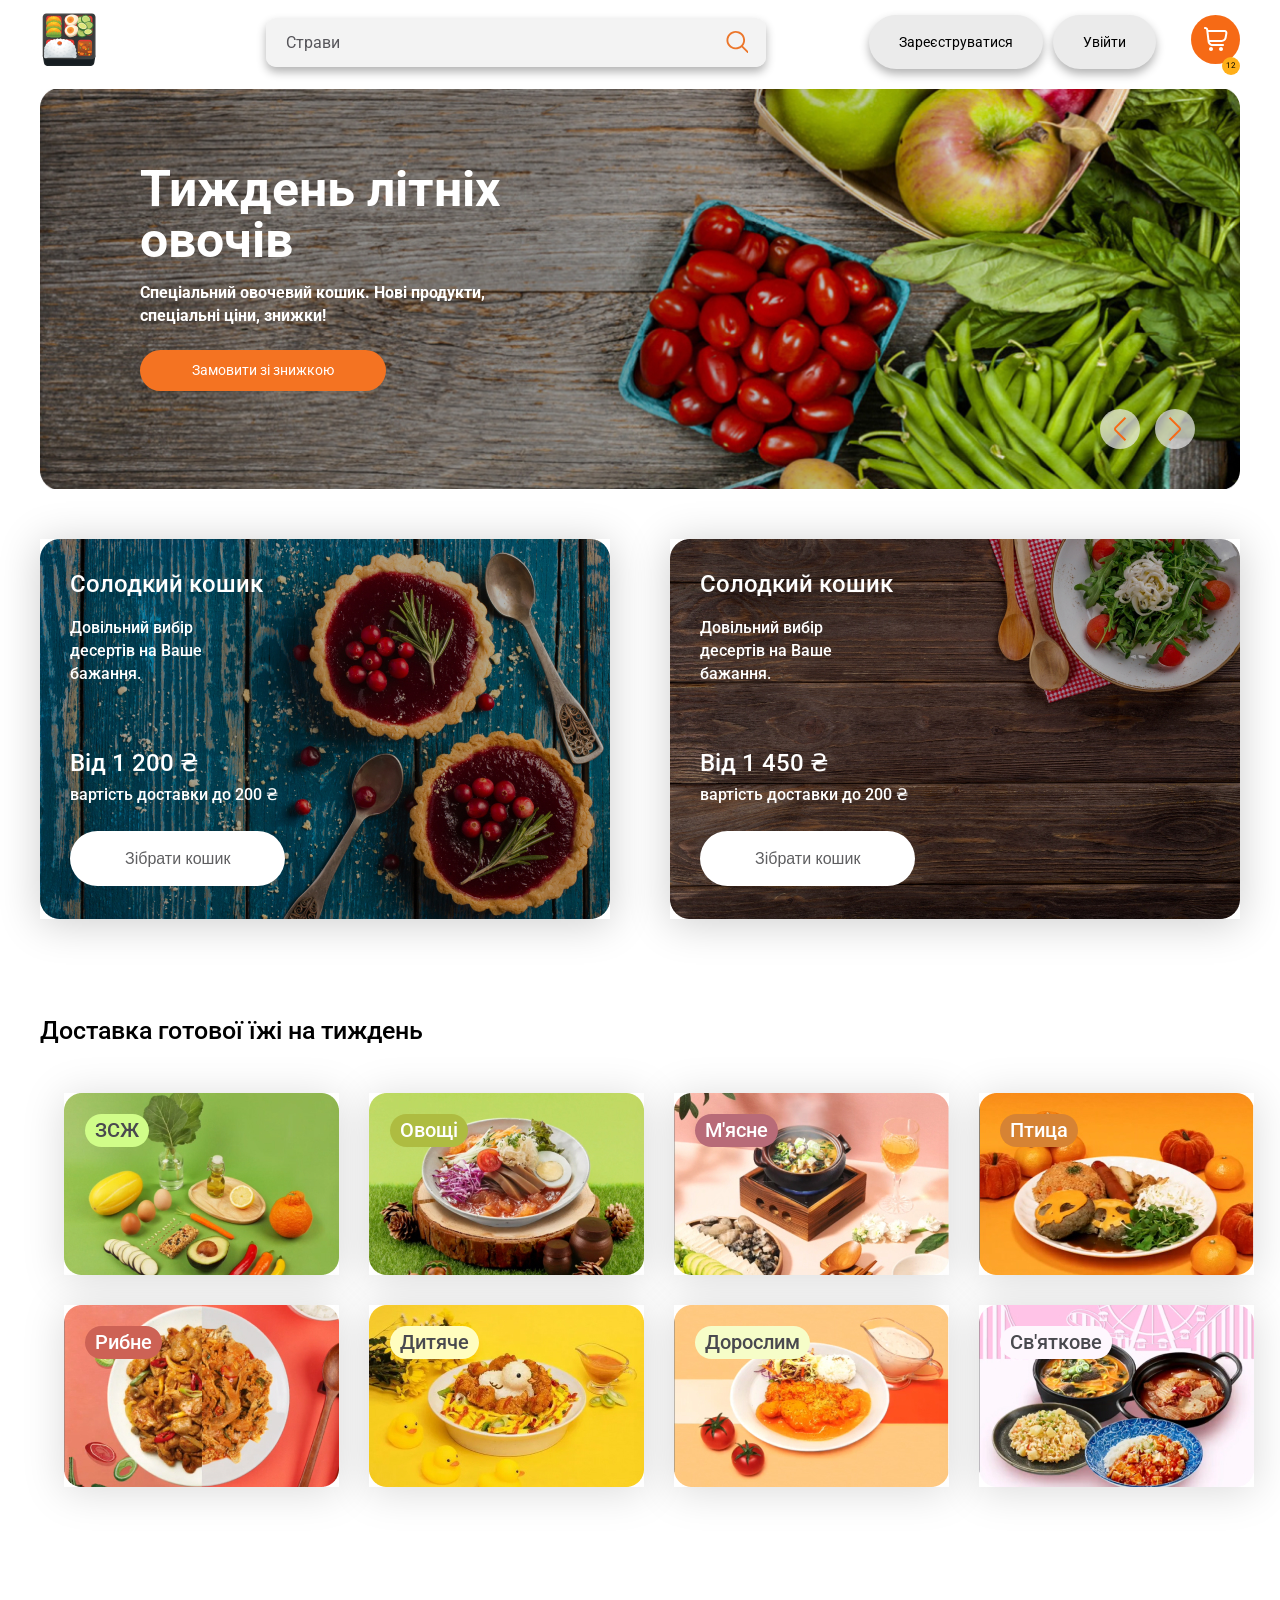
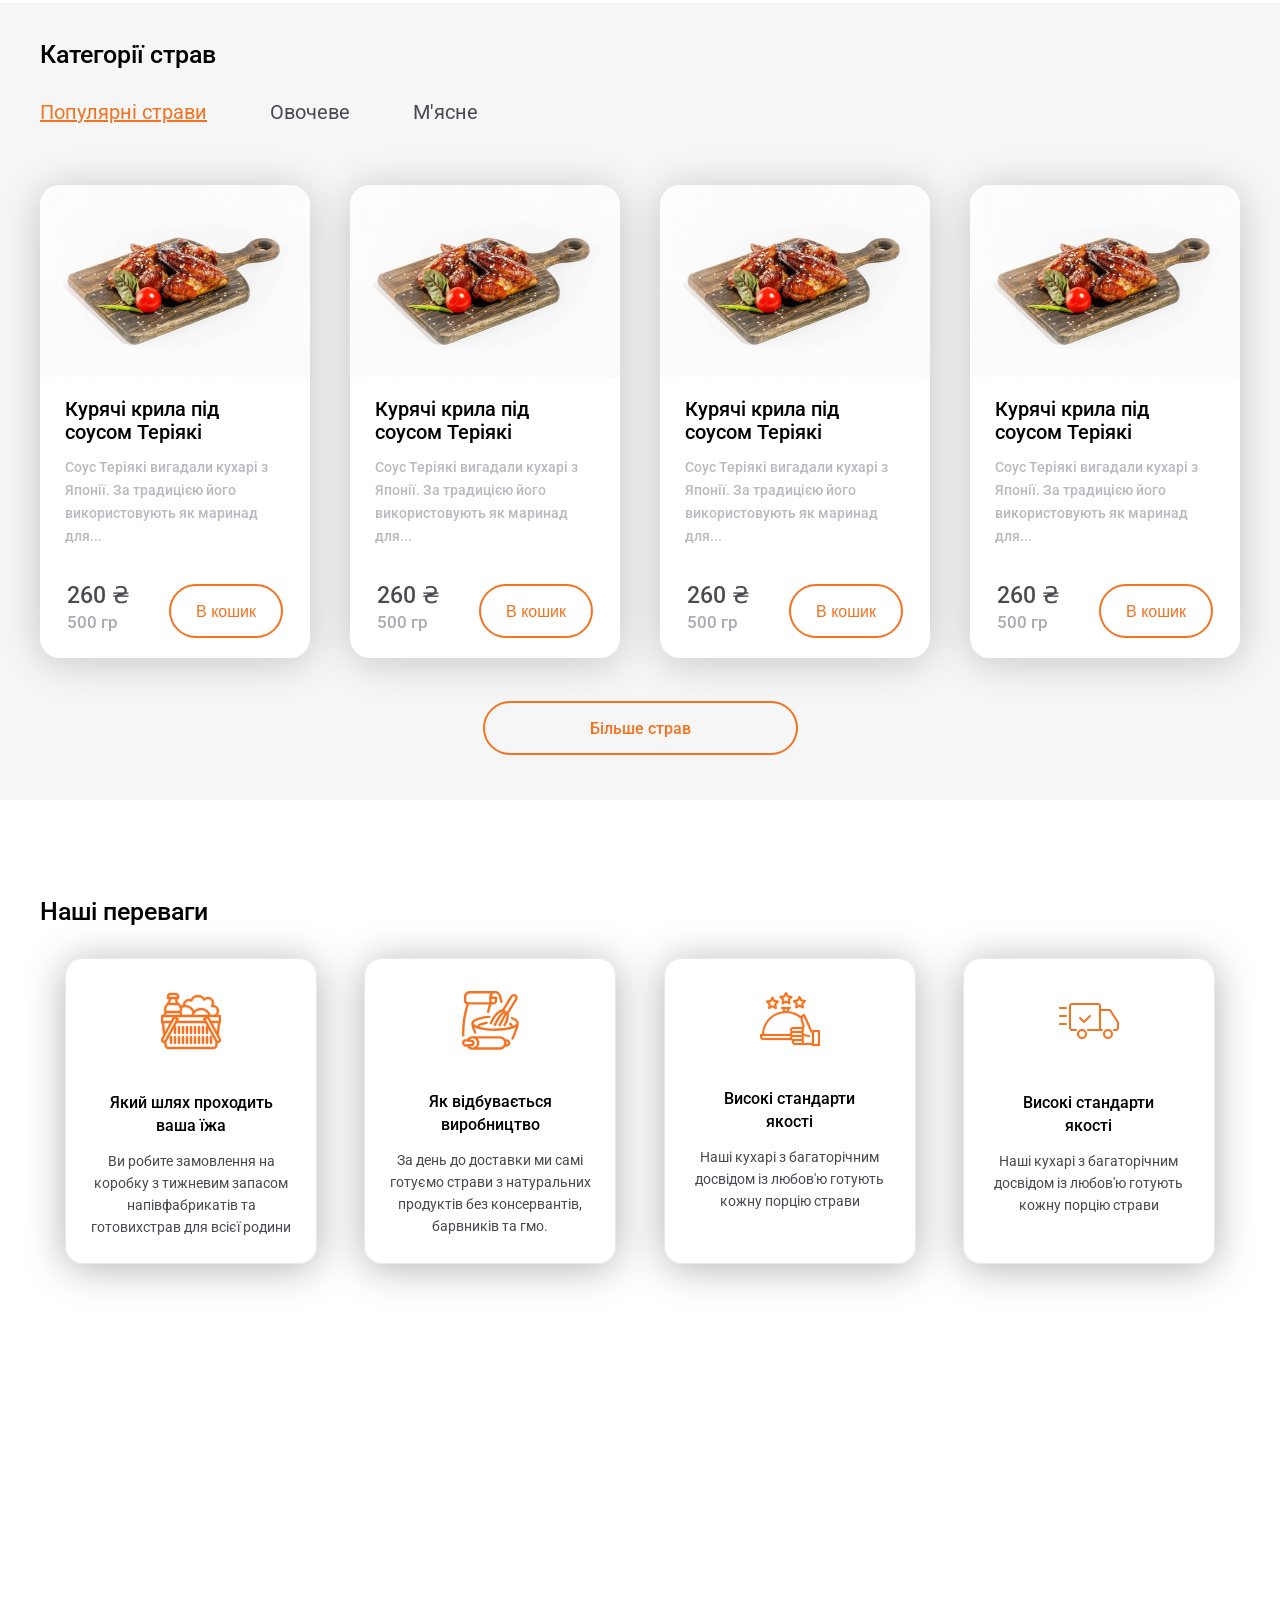
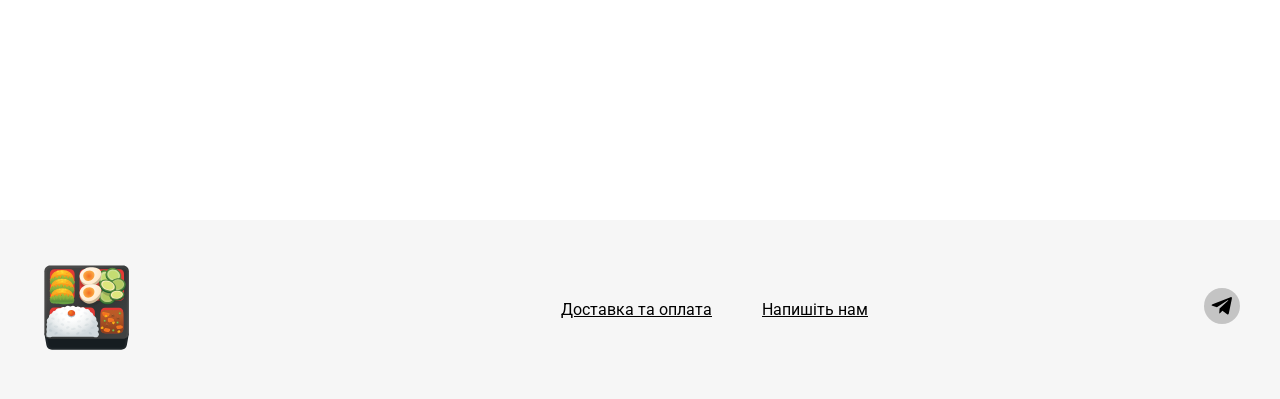
==== index.html @ a6ebf56c "The website layout has been done" ====
<!DOCTYPE html>
<html lang="en">

<head>
	<meta charset="UTF-8">
	<meta name="viewport" content="width=device-width, initial-scale=1.0">
	<meta http-equiv="X-UA-Compatible" content="ie=edge">
	<title>Food</title>
	<link rel="preconnect" href="https://fonts.googleapis.com">
	<link rel="preconnect" href="https://fonts.gstatic.com" crossorigin>
	<link href="https://fonts.googleapis.com/css2?family=Roboto:wght@400;500;700&display=swap" rel="stylesheet">
	<link rel="stylesheet" href="css/reset.css">
	<link rel="stylesheet" href="css/slick.css">
	<link rel="stylesheet" href="css/jquery.fancybox.css">
	<link rel="stylesheet" href="css/style.css">
</head>

<body>

<header class="header">
	<div class="container">
		<div class="header__inner">
			<a class="logo" href="#">
				<img class="logo-img" src="images/logo.svg" alt="logo">
			</a>
			<div class="header__search">
				<input class="header__input" placeholder="Страви" type="text">
			</div>
			<div class="header__nav">
				<a class="header__link header__link-register">Зареєструватися</a>
				<a class="header__link header__link-login">Увійти</a>
				<div class="header__btn-inner">
					<button class="header__btn"></button>
					<div class="header__btn-count">
						<p>12</p>
					</div>
				</div>
			</div>
		</div>
	</div>
</header>

<section class="slider">
	<div class="container">
		<div class="slider__inner">
			<div class="slider__item" style="background-image: url('images/slider-1.jpg');">
				<h2 class="slider__item-title">Тиждень літніх овочів</h2>
				<p class="slider__item-text">
					Спеціальний овочевий кошик. Нові продукти,
					спеціальні ціни, знижки!
				</p>
				<a class="slider__item-link" href="#">Замовити зі знижкою</a>
			</div>

			<div class="slider__item" style="background-image: url('images/slider-2.jpg');">
				<h2 class="slider__item-title">Тиждень осінніх овочів</h2>
				<p class="slider__item-text">
					Спеціальний овочевий кошик. Нові продукти,
					спеціальні ціни, знижки!
				</p>
				<a class="slider__item-link" href="#">Замовити зі знижкою</a>
			</div>

			<div class="slider__item" style="background-image: url('images/slider-3.jpg');">
				<h2 class="slider__item-title">Вітамінний тиждень</h2>
				<p class="slider__item-text">
					Спеціальний овочевий кошик. Нові продукти,
					спеціальні ціни, знижки!
				</p>
				<a class="slider__item-link" href="#">Замовити зі знижкою</a>
			</div>
		</div>
	</div>
</section>

<section class="popular section-page">
	<div class="container">
		<div class="popular__inner">
			<div class="popular__item" style="background-image: url('images/popular-1.jpg');">
				<div class="popular__item-top">
					<h5 class="popular__item-title">Солодкий кошик</h5>
					<p class="popular__item-text">Довільний вибір десертів на Ваше бажання.</p>
				</div>
				<div class="popular__item-bottom">
					<p class="popular__item-cost">Від 1 200 ₴<span>вартість доставки до 200 ₴</span></p>
					<button class="popular__item-btn">Зібрати кошик</button>
				</div>
			</div>

			<div class="popular__item" style="background-image: url('images/popular-2.jpg');">
				<div class="popular__item-top">
					<h5 class="popular__item-title">Солодкий кошик</h5>
					<p class="popular__item-text">Довільний вибір десертів на Ваше бажання.</p>
				</div>

				<div class="popular__item-bottom">
					<p class="popular__item-cost">Від 1 450 ₴<span>вартість доставки до 200 ₴</span></p>
					<button class="popular__item-btn">Зібрати кошик</button>
				</div>
			</div>
		</div>
	</div>
</section>

<section class="popup-login__bg">
	<div class="popup-login__box">
		<div class="popup-login__top">
			<h3 class="popular-login__title">Вхід</h3>
			<button class="popular-login__btn">
				<svg width="30px" height="30px" viewBox="0 0 24 24" fill="none" xmlns="http://www.w3.org/2000/svg">
					<path d="M16 8L8 16M8.00001 8L16 16" stroke="#000000" stroke-width="1.5" stroke-linecap="round"
						  stroke-linejoin="round"/>
				</svg>
			</button>
		</div>
		<form class="popup-login__form">
			<p class="popup-form__text">Телефон:</p>
			<input class="popup-login__input" value="+380">
			<button class="popup-form__btn">Продовжити</button>
		</form>

		<div class="popup-login__bottom">
			<p class="popup-login__text">або</p>
			<div class="popular-login__socia">
				<div class="popular-login__item">
					<svg height="18px" viewBox="-0.5 0 48 48" version="1.1" xmlns="http://www.w3.org/2000/svg"
						 xmlns:xlink="http://www.w3.org/1999/xlink">
						<title>Google-color</title>
						<desc>Created with Sketch.</desc>
						<defs>

						</defs>
						<g id="Icons" stroke="none" stroke-width="1" fill="none" fill-rule="evenodd">
							<g id="Color-" transform="translate(-401.000000, -860.000000)">
								<g id="Google" transform="translate(401.000000, 860.000000)">
									<path d="M9.82727273,24 C9.82727273,22.4757333 10.0804318,21.0144 10.5322727,19.6437333 L2.62345455,13.6042667 C1.08206818,16.7338667 0.213636364,20.2602667 0.213636364,24 C0.213636364,27.7365333 1.081,31.2608 2.62025,34.3882667 L10.5247955,28.3370667 C10.0772273,26.9728 9.82727273,25.5168 9.82727273,24"
										  id="Fill-1" fill="#FBBC05">

									</path>
									<path d="M23.7136364,10.1333333 C27.025,10.1333333 30.0159091,11.3066667 32.3659091,13.2266667 L39.2022727,6.4 C35.0363636,2.77333333 29.6954545,0.533333333 23.7136364,0.533333333 C14.4268636,0.533333333 6.44540909,5.84426667 2.62345455,13.6042667 L10.5322727,19.6437333 C12.3545909,14.112 17.5491591,10.1333333 23.7136364,10.1333333"
										  id="Fill-2" fill="#EB4335">

									</path>
									<path d="M23.7136364,37.8666667 C17.5491591,37.8666667 12.3545909,33.888 10.5322727,28.3562667 L2.62345455,34.3946667 C6.44540909,42.1557333 14.4268636,47.4666667 23.7136364,47.4666667 C29.4455,47.4666667 34.9177955,45.4314667 39.0249545,41.6181333 L31.5177727,35.8144 C29.3995682,37.1488 26.7323182,37.8666667 23.7136364,37.8666667"
										  id="Fill-3" fill="#34A853">

									</path>
									<path d="M46.1454545,24 C46.1454545,22.6133333 45.9318182,21.12 45.6113636,19.7333333 L23.7136364,19.7333333 L23.7136364,28.8 L36.3181818,28.8 C35.6879545,31.8912 33.9724545,34.2677333 31.5177727,35.8144 L39.0249545,41.6181333 C43.3393409,37.6138667 46.1454545,31.6490667 46.1454545,24"
										  id="Fill-4" fill="#4285F4">

									</path>
								</g>
							</g>
						</g>
					</svg>
					<p>Google</p>
				</div>
				<div class="popular-login__item">
					<?xml version="1.0" encoding="UTF-8" standalone="no"?>
					<!-- Uploaded to: SVG Repo, www.svgrepo.com, Generator: SVG Repo Mixer Tools -->
					<svg height="24px" viewBox="-1.5 0 20 20" version="1.1" xmlns="http://www.w3.org/2000/svg"
						 xmlns:xlink="http://www.w3.org/1999/xlink">

						<title>apple [#173]</title>
						<desc>Created with Sketch.</desc>
						<defs>

						</defs>
						<g id="Page-1" stroke="none" stroke-width="1" fill="none" fill-rule="evenodd">
							<g id="Dribbble-Light-Preview" transform="translate(-102.000000, -7439.000000)"
							   fill="#000000">
								<g id="icons" transform="translate(56.000000, 160.000000)">
									<path d="M57.5708873,7282.19296 C58.2999598,7281.34797 58.7914012,7280.17098 58.6569121,7279 C57.6062792,7279.04 56.3352055,7279.67099 55.5818643,7280.51498 C54.905374,7281.26397 54.3148354,7282.46095 54.4735932,7283.60894 C55.6455696,7283.69593 56.8418148,7283.03894 57.5708873,7282.19296 M60.1989864,7289.62485 C60.2283111,7292.65181 62.9696641,7293.65879 63,7293.67179 C62.9777537,7293.74279 62.562152,7295.10677 61.5560117,7296.51675 C60.6853718,7297.73474 59.7823735,7298.94772 58.3596204,7298.97372 C56.9621472,7298.99872 56.5121648,7298.17973 54.9134635,7298.17973 C53.3157735,7298.17973 52.8162425,7298.94772 51.4935978,7298.99872 C50.1203933,7299.04772 49.0738052,7297.68074 48.197098,7296.46676 C46.4032359,7293.98379 45.0330649,7289.44985 46.8734421,7286.3899 C47.7875635,7284.87092 49.4206455,7283.90793 51.1942837,7283.88393 C52.5422083,7283.85893 53.8153044,7284.75292 54.6394294,7284.75292 C55.4635543,7284.75292 57.0106846,7283.67793 58.6366882,7283.83593 C59.3172232,7283.86293 61.2283842,7284.09893 62.4549652,7285.8199 C62.355868,7285.8789 60.1747177,7287.09489 60.1989864,7289.62485"
										  id="apple-[#173]">

									</path>
								</g>
							</g>
						</g>
					</svg>
					<p>Apple</p>
				</div>


			</div>
			<ul class="popup-login__list">
				<li class="popup-list__item"><a href="facebook.com">Увійти через Telegram</a></li>
				<li class="popup-list__item"><a href="web.telegram.org">Увійти через пошту</a></li>
			</ul>

		</div>
	</div>
</section>

<section class="popup-register__bg">
	<div class="popup-register__box">
		<div class="popup-register__top">
			<h3 class="popular-register__title">Реєстрація</h3>
			<button class="popular-register__btn">
				<svg width="30px" height="30px" viewBox="0 0 24 24" fill="none" xmlns="http://www.w3.org/2000/svg">
					<path d="M16 8L8 16M8.00001 8L16 16" stroke="#000000" stroke-width="1.5" stroke-linecap="round"
						  stroke-linejoin="round"/>
				</svg>
			</button>
		</div>
		<form class="popup-register__form">
			<p class="popup-form__text">Телефон:</p>
			<input class="popup-register__input" value="+380">
			<p class="popup-form__text">Пароль:</p>
			<input class="popup-register__input">
			<button class="popup-form__btn">Продовжити</button>
		</form>

		<div class="popup-register__bottom">
			<p class="popup-register__text">або</p>
			<div class="popular-register__socia">
				<div class="popular-register__item">
					<svg height="18px" viewBox="-0.5 0 48 48" version="1.1" xmlns="http://www.w3.org/2000/svg"
						 xmlns:xlink="http://www.w3.org/1999/xlink">
						<title>Google-color</title>
						<desc>Created with Sketch.</desc>
						<defs>

						</defs>
						<g id="Icons" stroke="none" stroke-width="1" fill="none" fill-rule="evenodd">
							<g id="Color-" transform="translate(-401.000000, -860.000000)">
								<g id="Google" transform="translate(401.000000, 860.000000)">
									<path d="M9.82727273,24 C9.82727273,22.4757333 10.0804318,21.0144 10.5322727,19.6437333 L2.62345455,13.6042667 C1.08206818,16.7338667 0.213636364,20.2602667 0.213636364,24 C0.213636364,27.7365333 1.081,31.2608 2.62025,34.3882667 L10.5247955,28.3370667 C10.0772273,26.9728 9.82727273,25.5168 9.82727273,24"
										  id="Fill-1" fill="#FBBC05">

									</path>
									<path d="M23.7136364,10.1333333 C27.025,10.1333333 30.0159091,11.3066667 32.3659091,13.2266667 L39.2022727,6.4 C35.0363636,2.77333333 29.6954545,0.533333333 23.7136364,0.533333333 C14.4268636,0.533333333 6.44540909,5.84426667 2.62345455,13.6042667 L10.5322727,19.6437333 C12.3545909,14.112 17.5491591,10.1333333 23.7136364,10.1333333"
										  id="Fill-2" fill="#EB4335">

									</path>
									<path d="M23.7136364,37.8666667 C17.5491591,37.8666667 12.3545909,33.888 10.5322727,28.3562667 L2.62345455,34.3946667 C6.44540909,42.1557333 14.4268636,47.4666667 23.7136364,47.4666667 C29.4455,47.4666667 34.9177955,45.4314667 39.0249545,41.6181333 L31.5177727,35.8144 C29.3995682,37.1488 26.7323182,37.8666667 23.7136364,37.8666667"
										  id="Fill-3" fill="#34A853">

									</path>
									<path d="M46.1454545,24 C46.1454545,22.6133333 45.9318182,21.12 45.6113636,19.7333333 L23.7136364,19.7333333 L23.7136364,28.8 L36.3181818,28.8 C35.6879545,31.8912 33.9724545,34.2677333 31.5177727,35.8144 L39.0249545,41.6181333 C43.3393409,37.6138667 46.1454545,31.6490667 46.1454545,24"
										  id="Fill-4" fill="#4285F4">

									</path>
								</g>
							</g>
						</g>
					</svg>
					<p>Google</p>
				</div>
				<div class="popular-register__item">
					<?xml version="1.0" encoding="UTF-8" standalone="no"?>
					<!-- Uploaded to: SVG Repo, www.svgrepo.com, Generator: SVG Repo Mixer Tools -->
					<svg height="24px" viewBox="-1.5 0 20 20" version="1.1" xmlns="http://www.w3.org/2000/svg"
						 xmlns:xlink="http://www.w3.org/1999/xlink">

						<title>apple [#173]</title>
						<desc>Created with Sketch.</desc>
						<defs>

						</defs>
						<g id="Page-1" stroke="none" stroke-width="1" fill="none" fill-rule="evenodd">
							<g id="Dribbble-Light-Preview" transform="translate(-102.000000, -7439.000000)"
							   fill="#000000">
								<g id="icons" transform="translate(56.000000, 160.000000)">
									<path d="M57.5708873,7282.19296 C58.2999598,7281.34797 58.7914012,7280.17098 58.6569121,7279 C57.6062792,7279.04 56.3352055,7279.67099 55.5818643,7280.51498 C54.905374,7281.26397 54.3148354,7282.46095 54.4735932,7283.60894 C55.6455696,7283.69593 56.8418148,7283.03894 57.5708873,7282.19296 M60.1989864,7289.62485 C60.2283111,7292.65181 62.9696641,7293.65879 63,7293.67179 C62.9777537,7293.74279 62.562152,7295.10677 61.5560117,7296.51675 C60.6853718,7297.73474 59.7823735,7298.94772 58.3596204,7298.97372 C56.9621472,7298.99872 56.5121648,7298.17973 54.9134635,7298.17973 C53.3157735,7298.17973 52.8162425,7298.94772 51.4935978,7298.99872 C50.1203933,7299.04772 49.0738052,7297.68074 48.197098,7296.46676 C46.4032359,7293.98379 45.0330649,7289.44985 46.8734421,7286.3899 C47.7875635,7284.87092 49.4206455,7283.90793 51.1942837,7283.88393 C52.5422083,7283.85893 53.8153044,7284.75292 54.6394294,7284.75292 C55.4635543,7284.75292 57.0106846,7283.67793 58.6366882,7283.83593 C59.3172232,7283.86293 61.2283842,7284.09893 62.4549652,7285.8199 C62.355868,7285.8789 60.1747177,7287.09489 60.1989864,7289.62485"
										  id="apple-[#173]">

									</path>
								</g>
							</g>
						</g>
					</svg>
					<p>Apple</p>
				</div>


			</div>
			<ul class="popup-register__list">
				<li class="popup-list__item"><a href="facebook.com">Увійти через Telegram</a></li>
				<li class="popup-list__item"><a href="web.telegram.org">Увійти через пошту</a></li>
			</ul>

		</div>
	</div>
</section>

<section class="popup-basket__bg">
	<div class="popup-basket__box">
		<div class="popup-basket__top">
			<h3 class="popular-basket__title">Кошик</h3>
			<button class="popular-basket__btn">
				<svg width="30px" height="30px" viewBox="0 0 24 24" fill="none" xmlns="http://www.w3.org/2000/svg">
					<path d="M16 8L8 16M8.00001 8L16 16" stroke="#000000" stroke-width="1.5" stroke-linecap="round"
						  stroke-linejoin="round"/>
				</svg>
			</button>
		</div>
		<div class="popup-basket__empy">
			<img class="popup-basket__empy--img" src="images/empy-basket.png" alt="empy basket">
			<h3 class="popup-basket__empy--title">Кошик порожній</h3>
			<p class="popular-basket__empy--text">Але це ніколи не пізно виправити :)</p>
		</div>

		</div>
	</div>
</section>




<section class="food-delivery section-page">
	<div class="container">
		<div class="food-delivery__inner">
			<h3 class="food-delivery__title title">Доставка готової їжі на тиждень</h3>
			<div class="food-delivery__box">
				<div class="food-delivery__item" style="background-image: url('images/delivery-bg/food-1.jpg');">
					<h6 class="food-delivery__item-title" style="background-color: #D0FD89; color: #49494F;">ЗСЖ</h6>
				</div>
				<div class="food-delivery__item" style="background-image: url('images/delivery-bg/food-2.jpg');">
					<h6 class="food-delivery__item-title" style="background-color: #AEBC41; color: #FFFFFF;">Овощі</h6>
				</div>
				<div class="food-delivery__item" style="background-image: url('images/delivery-bg/food-3.jpg');">
					<h6 class="food-delivery__item-title" style="background-color: #B86B78; color: #FFFFFF;">М'ясне</h6>
				</div>
				<div class="food-delivery__item" style="background-image: url('images/delivery-bg/food-4.jpg');">
					<h6 class="food-delivery__item-title" style="background-color: #D68334; color: #FFFFFF;">Птица</h6>
				</div>
				<div class="food-delivery__item" style="background-image: url('images/delivery-bg/food-5.jpg');">
					<h6 class="food-delivery__item-title" style="background-color: #CD6255; color: #FFFFFF;">Рибне</h6>
				</div>
				<div class="food-delivery__item" style="background-image: url('images/delivery-bg/food-6.jpg');">
					<h6 class="food-delivery__item-title" style="background-color: #FFFDBF; color: #49494F;">Дитяче</h6>
				</div>
				<div class="food-delivery__item" style="background-image: url('images/delivery-bg/food-7.jpg');">
					<h6 class="food-delivery__item-title" style="background-color: #F6FDC8; color: #49494F;">
						Дорослим</h6>
				</div>
				<div class="food-delivery__item" style="background-image: url('images/delivery-bg/food-8.jpg');">
					<h6 class="food-delivery__item-title" style="background-color: #FEF7FE; color: #49494F;">
						Св'яткове</h6>
				</div>
			</div>
		</div>
	</div>
</section>

<section class="categories section-page">
	<div class="container">
		<div class="categories__inner">
			<h3 class="categories__title title">Категорії страв</h3>
			<div class="categories__tabs">
				<a class="categories__tab categories__tab--active" href="#tab-1">Популярні страви</a>
				<a class="categories__tab" href="#tab-2">Овочеве</a>
				<a class="categories__tab" href="#tab-3">М'ясне</a>
			</div>
			<div class="categories__tabs-contentbox">

				<div id="tab-1" class="categories__tabs-content categories__tabs-content--active">
					<div class="categories__content-item">
						<img class="categories__item-img" src="images/categories-1.png" alt="">
						<h6 class="categories__item-title">Курячі крила під соусом Теріякі</h6>
						<p class="categories__item-text">Соус Теріякі вигадали кухарі з Японії. За традицією його
							використовують
							як маринад для...</p>
						<div class="categories__item-bottom">
							<p class="categories__item-cost">260 ₴ <span>500 гр</span></p>
							<button class="categories__item-btn">В кошик</button>
						</div>
					</div>
					<div class="categories__content-item">
						<img class="categories__item-img" src="images/categories-1.png" alt="">
						<h6 class="categories__item-title">Курячі крила під соусом Теріякі</h6>
						<p class="categories__item-text">Соус Теріякі вигадали кухарі з Японії. За традицією його
							використовують
							як маринад для...</p>
						<div class="categories__item-bottom">
							<p class="categories__item-cost">260 ₴ <span>500 гр</span></p>
							<button class="categories__item-btn">В кошик</button>
						</div>
					</div>
					<div class="categories__content-item">
						<img class="categories__item-img" src="images/categories-1.png" alt="">
						<h6 class="categories__item-title">Курячі крила під соусом Теріякі</h6>
						<p class="categories__item-text">Соус Теріякі вигадали кухарі з Японії. За традицією його
							використовують
							як маринад для...</p>
						<div class="categories__item-bottom">
							<p class="categories__item-cost">260 ₴ <span>500 гр</span></p>
							<button class="categories__item-btn">В кошик</button>
						</div>
					</div>
					<div class="categories__content-item">
						<img class="categories__item-img" src="images/categories-1.png" alt="">
						<h6 class="categories__item-title">Курячі крила під соусом Теріякі</h6>
						<p class="categories__item-text">Соус Теріякі вигадали кухарі з Японії. За традицією його
							використовують
							як маринад для...</p>
						<div class="categories__item-bottom">
							<p class="categories__item-cost">260 ₴ <span>500 гр</span></p>
							<button class="categories__item-btn">В кошик</button>
						</div>
					</div>
				</div>

				<div id="tab-2" class="categories__tabs-content">
					<div class="categories__content-item">
						<img class="categories__item-img" src="images/categories-2.jpg" alt="">
						<h6 class="categories__item-title">Овочеве рагу з баклажанами та кабачками у духовці</h6>
						<p class="categories__item-text">Овочеве рагу з баклажанами та кабачками у духовці – чудова
							страва на
							кожен день. У цьому рецепті ми готуємо рагу із пікантним томатним соусом.</p>
						<div class="categories__item-bottom">
							<p class="categories__item-cost">372 ₴ <span>400 гр</span></p>
							<button class="categories__item-btn">В кошик</button>
						</div>
					</div>
					<div class="categories__content-item">
						<img class="categories__item-img" src="images/categories-2.jpg" alt="">
						<h6 class="categories__item-title">Овочеве рагу з баклажанами та кабачками у духовці</h6>
						<p class="categories__item-text">Овочеве рагу з баклажанами та кабачками у духовці – чудова
							страва
							на
							кожен день. У цьому рецепті ми готуємо рагу із пікантним томатним соусом.</p>
						<div class="categories__item-bottom">
							<p class="categories__item-cost">372 ₴ <span>400 гр</span></p>
							<button class="categories__item-btn">В кошик</button>
						</div>
					</div>

					<div class="categories__content-item">
						<img class="categories__item-img" src="images/categories-2.jpg" alt="">
						<h6 class="categories__item-title">Овочеве рагу з баклажанами та кабачками у духовці</h6>
						<p class="categories__item-text">Овочеве рагу з баклажанами та кабачками у духовці – чудова
							страва
							на
							кожен день. У цьому рецепті ми готуємо рагу із пікантним томатним соусом.</p>
						<div class="categories__item-bottom">
							<p class="categories__item-cost">372 ₴ <span>400 гр</span></p>
							<button class="categories__item-btn">В кошик</button>
						</div>
					</div>

				</div>


				<div id="tab-3" class="categories__tabs-content">
					<div class="categories__content-item">
						<img class="categories__item-img" src="images/categories-3.jpg" alt="">
						<h6 class="categories__item-title">Стріплойн стейк</h6>
						<p class="categories__item-text">Найяскравіший і найнасиченіший смак м'яса Вам подарує стейк
							Нью-Йорк. Це
							стейк із тонкого краю.</p>
						<div class="categories__item-bottom">
							<p class="categories__item-cost">789 ₴ <span>620 гр</span></p>
							<button class="categories__item-btn">В кошик</button>
						</div>
					</div>
					<div class="categories__content-item">
						<img class="categories__item-img" src="images/categories-3.jpg" alt="">
						<h6 class="categories__item-title">Стріплойн стейк</h6>
						<p class="categories__item-text">Найяскравіший і найнасиченіший смак м'яса Вам подарує стейк
							Нью-Йорк.
							Це
							стейк із тонкого краю.</p>
						<div class="categories__item-bottom">
							<p class="categories__item-cost">789 ₴ <span>620 гр</span></p>
							<button class="categories__item-btn">В кошик</button>
						</div>
					</div>
					<div class="categories__content-item">
						<img class="categories__item-img" src="images/categories-3.jpg" alt="">
						<h6 class="categories__item-title">Стріплойн стейк</h6>
						<p class="categories__item-text">Найяскравіший і найнасиченіший смак м'яса Вам подарує стейк
							Нью-Йорк.
							Це
							стейк із тонкого краю.</p>
						<div class="categories__item-bottom">
							<p class="categories__item-cost">789 ₴ <span>620 гр</span></p>
							<button class="categories__item-btn">В кошик</button>
						</div>
					</div>
					<div class="categories__content-item">
						<img class="categories__item-img" src="images/categories-3.jpg" alt="">
						<h6 class="categories__item-title">Стріплойн стейк</h6>
						<p class="categories__item-text">Найяскравіший і найнасиченіший смак м'яса Вам подарує стейк
							Нью-Йорк.
							Це
							стейк із тонкого краю.</p>
						<div class="categories__item-bottom">
							<p class="categories__item-cost">789 ₴ <span>620 гр</span></p>
							<button class="categories__item-btn">В кошик</button>
						</div>
					</div>

				</div>
			</div>
			<div class="categories__link-inner">
				<a class="categories__link" href="#">Більше страв</a>
			</div>
		</div>
	</div>
</section>

<section class="benefits section-page">
	<div class="container">
		<div class="benefits__inner">
			<h3 class="benefits__title title">Наші переваги</h3>
			<div class="benefits__box">
				<div class="benefits__item">
					<svg class="benefits__item-img" width="60" height="60" viewBox="0 0 60 60" fill="none"
						 xmlns="http://www.w3.org/2000/svg">
						<g clip-path="url(#clip0_23:74)">
							<path d="M10.0033 44.9973C9.7381 44.9973 9.48376 45.1027 9.29623 45.2902C9.10871 45.4777 9.00336 45.7321 9.00336 45.9973V51.9969C9.00336 52.2621 9.10871 52.5164 9.29623 52.704C9.48376 52.8915 9.7381 52.9968 10.0033 52.9968C10.2685 52.9968 10.5228 52.8915 10.7104 52.704C10.8979 52.5164 11.0032 52.2621 11.0032 51.9969V45.9973C11.0032 45.7321 10.8979 45.4777 10.7104 45.2902C10.5228 45.1027 10.2685 44.9973 10.0033 44.9973Z"
								  fill="#F37321"/>
							<path d="M14.0031 44.9973C13.7379 44.9973 13.4835 45.1027 13.296 45.2902C13.1085 45.4777 13.0031 45.7321 13.0031 45.9973V51.9969C13.0031 52.2621 13.1085 52.5164 13.296 52.704C13.4835 52.8915 13.7379 52.9968 14.0031 52.9968C14.2683 52.9968 14.5226 52.8915 14.7101 52.704C14.8977 52.5164 15.003 52.2621 15.003 51.9969V45.9973C15.003 45.7321 14.8977 45.4777 14.7101 45.2902C14.5226 45.1027 14.2683 44.9973 14.0031 44.9973Z"
								  fill="#F37321"/>
							<path d="M18.0028 34.998C17.7376 34.998 17.4833 35.1034 17.2958 35.2909C17.1082 35.4784 17.0029 35.7328 17.0029 35.998V41.9976C17.0029 42.2628 17.1082 42.5171 17.2958 42.7047C17.4833 42.8922 17.7376 42.9975 18.0028 42.9975C18.268 42.9975 18.5224 42.8922 18.7099 42.7047C18.8974 42.5171 19.0028 42.2628 19.0028 41.9976V35.998C19.0028 35.7328 18.8974 35.4784 18.7099 35.2909C18.5224 35.1034 18.268 34.998 18.0028 34.998Z"
								  fill="#F37321"/>
							<path d="M18.0028 44.9973C17.7376 44.9973 17.4833 45.1027 17.2958 45.2902C17.1082 45.4777 17.0029 45.7321 17.0029 45.9973V51.9969C17.0029 52.2621 17.1082 52.5164 17.2958 52.704C17.4833 52.8915 17.7376 52.9968 18.0028 52.9968C18.268 52.9968 18.5224 52.8915 18.7099 52.704C18.8974 52.5164 19.0028 52.2621 19.0028 51.9969V45.9973C19.0028 45.7321 18.8974 45.4777 18.7099 45.2902C18.5224 45.1027 18.268 44.9973 18.0028 44.9973Z"
								  fill="#F37321"/>
							<path d="M22.0026 34.998C21.7374 34.998 21.483 35.1034 21.2955 35.2909C21.108 35.4784 21.0026 35.7328 21.0026 35.998V41.9976C21.0026 42.2628 21.108 42.5171 21.2955 42.7047C21.483 42.8922 21.7374 42.9975 22.0026 42.9975C22.2678 42.9975 22.5221 42.8922 22.7097 42.7047C22.8972 42.5171 23.0025 42.2628 23.0025 41.9976V35.998C23.0025 35.7328 22.8972 35.4784 22.7097 35.2909C22.5221 35.1034 22.2678 34.998 22.0026 34.998Z"
								  fill="#F37321"/>
							<path d="M22.0026 44.9973C21.7374 44.9973 21.483 45.1027 21.2955 45.2902C21.108 45.4777 21.0026 45.7321 21.0026 45.9973V51.9969C21.0026 52.2621 21.108 52.5164 21.2955 52.704C21.483 52.8915 21.7374 52.9968 22.0026 52.9968C22.2678 52.9968 22.5221 52.8915 22.7097 52.704C22.8972 52.5164 23.0025 52.2621 23.0025 51.9969V45.9973C23.0025 45.7321 22.8972 45.4777 22.7097 45.2902C22.5221 45.1027 22.2678 44.9973 22.0026 44.9973Z"
								  fill="#F37321"/>
							<path d="M38.0016 34.998C37.7364 34.998 37.4821 35.1034 37.2946 35.2909C37.107 35.4784 37.0017 35.7328 37.0017 35.998V41.9976C37.0017 42.2628 37.107 42.5171 37.2946 42.7047C37.4821 42.8922 37.7364 42.9975 38.0016 42.9975C38.2668 42.9975 38.5212 42.8922 38.7087 42.7047C38.8962 42.5171 39.0016 42.2628 39.0016 41.9976V35.998C39.0016 35.7328 38.8962 35.4784 38.7087 35.2909C38.5212 35.1034 38.2668 34.998 38.0016 34.998Z"
								  fill="#F37321"/>
							<path d="M38.0016 44.9973C37.7364 44.9973 37.4821 45.1027 37.2946 45.2902C37.107 45.4777 37.0017 45.7321 37.0017 45.9973V51.9969C37.0017 52.2621 37.107 52.5164 37.2946 52.704C37.4821 52.8915 37.7364 52.9968 38.0016 52.9968C38.2668 52.9968 38.5212 52.8915 38.7087 52.704C38.8962 52.5164 39.0016 52.2621 39.0016 51.9969V45.9973C39.0016 45.7321 38.8962 45.4777 38.7087 45.2902C38.5212 45.1027 38.2668 44.9973 38.0016 44.9973Z"
								  fill="#F37321"/>
							<path d="M42.0014 34.998C41.7362 34.998 41.4818 35.1034 41.2943 35.2909C41.1068 35.4784 41.0015 35.7328 41.0015 35.998V41.9976C41.0015 42.2628 41.1068 42.5171 41.2943 42.7047C41.4818 42.8922 41.7362 42.9975 42.0014 42.9975C42.2666 42.9975 42.5209 42.8922 42.7085 42.7047C42.896 42.5171 43.0013 42.2628 43.0013 41.9976V35.998C43.0013 35.7328 42.896 35.4784 42.7085 35.2909C42.5209 35.1034 42.2666 34.998 42.0014 34.998Z"
								  fill="#F37321"/>
							<path d="M42.0014 44.9973C41.7362 44.9973 41.4818 45.1027 41.2943 45.2902C41.1068 45.4777 41.0015 45.7321 41.0015 45.9973V51.9969C41.0015 52.2621 41.1068 52.5164 41.2943 52.704C41.4818 52.8915 41.7362 52.9968 42.0014 52.9968C42.2666 52.9968 42.5209 52.8915 42.7085 52.704C42.896 52.5164 43.0013 52.2621 43.0013 51.9969V45.9973C43.0013 45.7321 42.896 45.4777 42.7085 45.2902C42.5209 45.1027 42.2666 44.9973 42.0014 44.9973Z"
								  fill="#F37321"/>
							<path d="M46.0012 44.9973C45.736 44.9973 45.4816 45.1027 45.2941 45.2902C45.1066 45.4777 45.0012 45.7321 45.0012 45.9973V51.9969C45.0012 52.2621 45.1066 52.5164 45.2941 52.704C45.4816 52.8915 45.736 52.9968 46.0012 52.9968C46.2664 52.9968 46.5207 52.8915 46.7082 52.704C46.8957 52.5164 47.0011 52.2621 47.0011 51.9969V45.9973C47.0011 45.7321 46.8957 45.4777 46.7082 45.2902C46.5207 45.1027 46.2664 44.9973 46.0012 44.9973Z"
								  fill="#F37321"/>
							<path d="M50.0009 44.9973C49.7357 44.9973 49.4814 45.1027 49.2938 45.2902C49.1063 45.4777 49.001 45.7321 49.001 45.9973V51.9969C49.001 52.2621 49.1063 52.5164 49.2938 52.704C49.4814 52.8915 49.7357 52.9968 50.0009 52.9968C50.2661 52.9968 50.5205 52.8915 50.708 52.704C50.8955 52.5164 51.0009 52.2621 51.0009 51.9969V45.9973C51.0009 45.7321 50.8955 45.4777 50.708 45.2902C50.5205 45.1027 50.2661 44.9973 50.0009 44.9973Z"
								  fill="#F37321"/>
							<path d="M30.0021 34.998C29.7369 34.998 29.4826 35.1034 29.295 35.2909C29.1075 35.4784 29.0022 35.7328 29.0022 35.998V41.9976C29.0022 42.2628 29.1075 42.5171 29.295 42.7047C29.4826 42.8922 29.7369 42.9975 30.0021 42.9975C30.2673 42.9975 30.5217 42.8922 30.7092 42.7047C30.8967 42.5171 31.0021 42.2628 31.0021 41.9976V35.998C31.0021 35.7328 30.8967 35.4784 30.7092 35.2909C30.5217 35.1034 30.2673 34.998 30.0021 34.998Z"
								  fill="#F37321"/>
							<path d="M30.0021 44.9973C29.7369 44.9973 29.4826 45.1027 29.295 45.2902C29.1075 45.4777 29.0022 45.7321 29.0022 45.9973V51.9969C29.0022 52.2621 29.1075 52.5164 29.295 52.704C29.4826 52.8915 29.7369 52.9968 30.0021 52.9968C30.2673 52.9968 30.5217 52.8915 30.7092 52.704C30.8967 52.5164 31.0021 52.2621 31.0021 51.9969V45.9973C31.0021 45.7321 30.8967 45.4777 30.7092 45.2902C30.5217 45.1027 30.2673 44.9973 30.0021 44.9973Z"
								  fill="#F37321"/>
							<path d="M26.0023 34.998C25.7372 34.998 25.4828 35.1034 25.2953 35.2909C25.1078 35.4784 25.0024 35.7328 25.0024 35.998V41.9976C25.0024 42.2628 25.1078 42.5171 25.2953 42.7047C25.4828 42.8922 25.7372 42.9975 26.0023 42.9975C26.2676 42.9975 26.5219 42.8922 26.7094 42.7047C26.8969 42.5171 27.0023 42.2628 27.0023 41.9976V35.998C27.0023 35.7328 26.8969 35.4784 26.7094 35.2909C26.5219 35.1034 26.2676 34.998 26.0023 34.998Z"
								  fill="#F37321"/>
							<path d="M26.0023 44.9973C25.7372 44.9973 25.4828 45.1027 25.2953 45.2902C25.1078 45.4777 25.0024 45.7321 25.0024 45.9973V51.9969C25.0024 52.2621 25.1078 52.5164 25.2953 52.704C25.4828 52.8915 25.7372 52.9968 26.0023 52.9968C26.2676 52.9968 26.5219 52.8915 26.7094 52.704C26.8969 52.5164 27.0023 52.2621 27.0023 51.9969V45.9973C27.0023 45.7321 26.8969 45.4777 26.7094 45.2902C26.5219 45.1027 26.2676 44.9973 26.0023 44.9973Z"
								  fill="#F37321"/>
							<path d="M34.0019 34.998C33.7367 34.998 33.4823 35.1034 33.2948 35.2909C33.1073 35.4784 33.0019 35.7328 33.0019 35.998V41.9976C33.0019 42.2628 33.1073 42.5171 33.2948 42.7047C33.4823 42.8922 33.7367 42.9975 34.0019 42.9975C34.2671 42.9975 34.5214 42.8922 34.7089 42.7047C34.8965 42.5171 35.0018 42.2628 35.0018 41.9976V35.998C35.0018 35.7328 34.8965 35.4784 34.7089 35.2909C34.5214 35.1034 34.2671 34.998 34.0019 34.998Z"
								  fill="#F37321"/>
							<path d="M34.0019 44.9973C33.7367 44.9973 33.4823 45.1027 33.2948 45.2902C33.1073 45.4777 33.0019 45.7321 33.0019 45.9973V51.9969C33.0019 52.2621 33.1073 52.5164 33.2948 52.704C33.4823 52.8915 33.7367 52.9968 34.0019 52.9968C34.2671 52.9968 34.5214 52.8915 34.7089 52.704C34.8965 52.5164 35.0018 52.2621 35.0018 51.9969V45.9973C35.0018 45.7321 34.8965 45.4777 34.7089 45.2902C34.5214 45.1027 34.2671 44.9973 34.0019 44.9973Z"
								  fill="#F37321"/>
							<path d="M57.6479 43.8784L59.1342 31.9882C59.3738 31.9558 59.5935 31.8376 59.7527 31.6556C59.9119 31.4736 59.9998 31.2401 60 30.9983V24.9986C60 24.7334 59.8946 24.4791 59.7071 24.2916C59.5196 24.104 59.2653 23.9987 59.0001 23.9987H56.4676C57.2046 23.1771 57.7005 22.1679 57.9007 21.0825C58.1008 19.9971 57.9975 18.8775 57.6021 17.847C57.2066 16.8165 56.5344 15.9152 55.6595 15.2423C54.7846 14.5695 53.7409 14.1512 52.6434 14.0335C53.078 12.8293 53.1159 11.5176 52.7514 10.2903C52.387 9.06303 51.6394 7.98455 50.6181 7.21264C49.5967 6.44073 48.3551 6.01589 47.075 6.00027C45.7948 5.98465 44.5433 6.37906 43.5034 7.12582C42.0161 5.17219 39.625 3.99988 37.0014 3.99988C33.8669 3.99988 31.088 5.67828 29.7778 8.269C28.8801 7.9905 27.9295 7.92687 27.0026 8.08325C26.0758 8.23962 25.1987 8.61163 24.442 9.16926C23.6853 9.72689 23.0703 10.4545 22.6465 11.2935C22.2227 12.1325 22.0021 13.0593 22.0023 13.9993C22.0023 14.0668 22.0045 14.134 22.0068 14.2014C21.313 14.3419 20.636 14.5556 19.9873 14.8389C19.5226 13.9513 18.9133 13.1473 18.1844 12.4599C16.9479 11.2847 16.1826 9.69882 16.0319 7.99964H17.0026C17.2678 7.99964 17.5221 7.89429 17.7096 7.70677C17.8972 7.51924 18.0025 7.2649 18.0025 6.9997V4.99982C18.0016 4.20449 17.6853 3.442 17.1229 2.87961C16.5605 2.31723 15.798 2.00089 15.0027 2H9.00305C8.20772 2.00089 7.44523 2.31723 6.88285 2.87961C6.32046 3.442 6.00413 4.20449 6.00323 4.99982V6.9997C6.00323 7.2649 6.10858 7.51924 6.29611 7.70677C6.48363 7.89429 6.73797 7.99964 7.00317 7.99964H7.97386C7.82322 9.69887 7.05788 11.2848 5.82137 12.46C4.92748 13.2978 4.21589 14.3108 3.73104 15.4359C3.2462 16.5609 2.9985 17.7739 3.00341 18.999C3.0029 19.7374 3.2759 20.4499 3.76974 20.9989C3.2759 21.5479 3.0029 22.2603 3.00341 22.9987V23.9987H1.00353C0.738331 23.9987 0.483992 24.104 0.296467 24.2916C0.108942 24.4791 0.00359171 24.7334 0.00359171 24.9986V30.9983C0.00382492 31.2401 0.0916693 31.4736 0.250858 31.6556C0.410048 31.8376 0.629797 31.9558 0.869415 31.9882L2.35995 43.9125L0.37032 47.5598C0.104386 48.0435 -0.0226292 48.5914 0.00330717 49.1429C0.0292435 49.6943 0.207122 50.2279 0.517289 50.6845C0.827455 51.1412 1.25783 51.5033 1.76087 51.7307C2.26391 51.9581 2.82002 52.042 3.36777 51.9731L3.69937 54.6267C3.93948 56.5481 5.64675 57.9966 7.67088 57.9966H52.3327C54.3567 57.9966 56.0641 56.5481 56.3042 54.6272L56.6411 51.9323C57.2607 52.0097 57.889 51.8894 58.4362 51.5884C58.7821 51.3998 59.0874 51.1449 59.3347 50.8382C59.582 50.5316 59.7665 50.1793 59.8777 49.8013C59.9888 49.4234 60.0245 49.0273 59.9825 48.6356C59.9406 48.2438 59.8219 47.8642 59.6333 47.5184L57.6479 43.8784ZM58.0001 25.9986V29.9983H50.077L47.8952 25.9986H58.0001ZM57.1173 31.9982L56.0081 40.8727L51.1678 31.9982H57.1173ZM28.0019 9.99952C28.6466 9.99774 29.2819 10.1536 29.8526 10.4536C29.9808 10.5208 30.1221 10.5594 30.2667 10.5666C30.4113 10.5738 30.5557 10.5496 30.69 10.4955C30.8243 10.4415 30.9453 10.3589 31.0446 10.2535C31.1438 10.1481 31.219 10.0225 31.265 9.88515C32.0423 7.56117 34.3479 5.99976 37.0014 5.99976C39.2887 5.99976 41.4105 7.22194 42.4071 9.11332C42.4821 9.25567 42.5903 9.37782 42.7226 9.4694C42.8549 9.56097 43.0073 9.61927 43.167 9.63935C43.3266 9.65942 43.4887 9.64067 43.6396 9.58469C43.7904 9.52872 43.9256 9.43716 44.0335 9.31781C44.5754 8.7182 45.2863 8.29684 46.0725 8.10926C46.8587 7.92167 47.6832 7.97667 48.4375 8.26699C49.1918 8.55732 49.8405 9.06935 50.298 9.73563C50.7555 10.4019 51.0005 11.1912 51.0005 11.9994C51.0038 12.9076 50.6943 13.7893 50.1242 14.4963C49.9948 14.658 49.9188 14.8559 49.9066 15.0626C49.8945 15.2694 49.9469 15.4749 50.0566 15.6506C50.1663 15.8263 50.3278 15.9636 50.5189 16.0435C50.71 16.1235 50.9212 16.1421 51.1233 16.0969C51.6722 15.9733 52.2409 15.9669 52.7925 16.078C53.344 16.1892 53.8659 16.4155 54.324 16.7421C54.7821 17.0687 55.1662 17.4883 55.4511 17.9735C55.736 18.4586 55.9154 18.9984 55.9775 19.5576C56.0395 20.1168 55.9829 20.6828 55.8114 21.2186C55.6398 21.7545 55.3571 22.2481 54.9818 22.6672C54.6064 23.0863 54.1469 23.4216 53.6332 23.651C53.1195 23.8804 52.5631 23.9989 52.0005 23.9987H49.5415C49.0525 22.4446 48.1913 21.0336 47.0328 19.8882C45.8742 18.7428 44.4534 17.8977 42.8938 17.4266C41.3343 16.9554 39.6833 16.8723 38.0843 17.1845C36.4854 17.4968 34.9869 18.1949 33.7192 19.2182C33.495 19.3996 33.2794 19.5902 33.0725 19.7898C32.2702 18.0601 30.99 16.596 29.3829 15.57C27.7758 14.544 25.9088 13.999 24.0022 13.9993C24.0033 12.9388 24.4251 11.9222 25.175 11.1723C25.9248 10.4225 26.9415 10.0007 28.0019 9.99952ZM47.4174 23.9987H32.585C33.0971 22.7391 33.9198 21.6296 34.9765 20.7739C36.3994 19.6255 38.1727 18.9992 40.0012 18.9992C41.8297 18.9992 43.603 19.6255 45.0259 20.7739C46.0826 21.6296 46.9053 22.7391 47.4174 23.9987ZM20.7107 16.7066C22.0601 16.0983 23.5516 15.8759 25.0197 16.0644C26.4878 16.2528 27.8749 16.8446 29.0269 17.7741C30.239 18.7553 31.1398 20.0677 31.6197 21.5516C31.1244 22.311 30.7346 23.1343 30.4609 23.9987H21.0023V22.9987C21.0028 22.2603 20.7298 21.5479 20.236 20.9989C20.7298 20.4499 21.0028 19.7374 21.0023 18.999C21.0032 18.2256 20.9052 17.4552 20.7107 16.7066ZM44.6679 25.9986L42.7659 27.036C42.5331 27.163 42.3603 27.3773 42.2854 27.6317C42.2106 27.8861 42.2399 28.1599 42.3669 28.3927L43.2428 29.9983H16.7836L17.6365 28.4347C17.7635 28.2019 17.7928 27.9281 17.718 27.6737C17.6432 27.4193 17.4704 27.205 17.2376 27.078L15.2587 25.9986H44.6679ZM8.00311 4.99982C8.00341 4.73471 8.10886 4.48055 8.29632 4.29308C8.48378 4.10562 8.73794 4.00018 9.00305 3.99988H15.0027C15.2678 4.00018 15.522 4.10562 15.7094 4.29308C15.8969 4.48055 16.0023 4.73471 16.0026 4.99982V5.99976H8.00311V4.99982ZM15.2813 11.9994H8.72444C9.45042 10.7829 9.88021 9.41281 9.97912 7.99964H14.0266C14.1255 9.41281 14.5553 10.7829 15.2813 11.9994ZM7.10879 13.9993H16.897C17.5662 14.6481 18.0977 15.4254 18.4595 16.2845C18.8213 17.1435 19.0059 18.0668 19.0025 18.999C19.0022 19.2641 18.8967 19.5183 18.7092 19.7057C18.5218 19.8932 18.2676 19.9986 18.0025 19.9989H6.00323C5.73812 19.9986 5.48396 19.8932 5.2965 19.7057C5.10904 19.5183 5.00359 19.2641 5.00329 18.999C4.9998 18.0668 5.18447 17.1435 5.54626 16.2844C5.90804 15.4254 6.4395 14.6481 7.10879 13.9993ZM5.00329 22.9987C5.00359 22.7336 5.10904 22.4795 5.2965 22.292C5.48396 22.1045 5.73812 21.9991 6.00323 21.9988H18.0025C18.2676 21.9991 18.5218 22.1045 18.7092 22.292C18.8967 22.4795 19.0022 22.7336 19.0025 22.9987V23.9987H5.00329V22.9987ZM2.00347 29.9983V25.9986H12.1312L9.94962 29.9983H2.00347ZM8.85869 31.9982L3.99973 40.9063L2.88617 31.9982H8.85869ZM3.88161 49.4757C3.7954 49.6336 3.66821 49.7654 3.51343 49.8572C3.35864 49.9489 3.18198 49.9973 3.00204 49.9971C2.83522 49.9973 2.67108 49.9552 2.52494 49.8748C2.29236 49.7475 2.11972 49.5333 2.0449 49.2789C1.97009 49.0246 1.99919 48.751 2.12584 48.5181L13.6464 27.3971L15.402 28.3548L3.88161 49.4757ZM54.3197 54.3792C54.2045 55.3014 53.3503 55.9968 52.3323 55.9968H7.67088C6.65332 55.9968 5.79912 55.3014 5.6835 54.3792L5.2579 50.9742C5.40378 50.8084 5.53092 50.627 5.637 50.4333L13.0028 36.9299V41.9976C13.0028 42.2628 13.1082 42.5171 13.2957 42.7047C13.4832 42.8922 13.7376 42.9975 14.0028 42.9975C14.268 42.9975 14.5223 42.8922 14.7098 42.7047C14.8973 42.5171 15.0027 42.2628 15.0027 41.9976V35.998C15.0026 35.742 14.9042 35.4958 14.7279 35.3102C14.5516 35.1247 14.3108 35.0138 14.0551 35.0006L15.6928 31.9982H44.3336L45.971 34.9995C45.7112 35.0071 45.4646 35.1156 45.2834 35.302C45.1023 35.4884 45.001 35.7381 45.0009 35.998V41.9976C45.0009 42.2628 45.1062 42.5171 45.2938 42.7047C45.4813 42.8922 45.7356 42.9975 46.0008 42.9975C46.266 42.9975 46.5204 42.8922 46.7079 42.7047C46.8954 42.5171 47.0008 42.2628 47.0008 41.9976V36.8882L54.3662 50.3914C54.4734 50.5871 54.6021 50.7702 54.7499 50.9373L54.3197 54.3792ZM57.9591 49.237C57.9034 49.4269 57.7926 49.5959 57.6407 49.7227C57.4889 49.8495 57.3029 49.9284 57.1062 49.9495C56.9095 49.9705 56.7109 49.9328 56.5357 49.841C56.3605 49.7492 56.2164 49.6075 56.1217 49.4338L44.6009 28.3129L46.3567 27.3552L57.8776 48.4761C57.9408 48.5913 57.9806 48.7178 57.9945 48.8484C58.0085 48.979 57.9965 49.1111 57.9591 49.237Z"
								  fill="#F37321"/>
							<path d="M10.0033 44.9973C9.7381 44.9973 9.48376 45.1027 9.29623 45.2902C9.10871 45.4777 9.00336 45.7321 9.00336 45.9973V51.9969C9.00336 52.2621 9.10871 52.5164 9.29623 52.704C9.48376 52.8915 9.7381 52.9968 10.0033 52.9968C10.2685 52.9968 10.5228 52.8915 10.7104 52.704C10.8979 52.5164 11.0032 52.2621 11.0032 51.9969V45.9973C11.0032 45.7321 10.8979 45.4777 10.7104 45.2902C10.5228 45.1027 10.2685 44.9973 10.0033 44.9973Z"
								  stroke="#F37321" stroke-width="0.5"/>
							<path d="M14.0031 44.9973C13.7379 44.9973 13.4835 45.1027 13.296 45.2902C13.1085 45.4777 13.0031 45.7321 13.0031 45.9973V51.9969C13.0031 52.2621 13.1085 52.5164 13.296 52.704C13.4835 52.8915 13.7379 52.9968 14.0031 52.9968C14.2683 52.9968 14.5226 52.8915 14.7101 52.704C14.8977 52.5164 15.003 52.2621 15.003 51.9969V45.9973C15.003 45.7321 14.8977 45.4777 14.7101 45.2902C14.5226 45.1027 14.2683 44.9973 14.0031 44.9973Z"
								  stroke="#F37321" stroke-width="0.5"/>
							<path d="M18.0028 34.998C17.7376 34.998 17.4833 35.1034 17.2958 35.2909C17.1082 35.4784 17.0029 35.7328 17.0029 35.998V41.9976C17.0029 42.2628 17.1082 42.5171 17.2958 42.7047C17.4833 42.8922 17.7376 42.9975 18.0028 42.9975C18.268 42.9975 18.5224 42.8922 18.7099 42.7047C18.8974 42.5171 19.0028 42.2628 19.0028 41.9976V35.998C19.0028 35.7328 18.8974 35.4784 18.7099 35.2909C18.5224 35.1034 18.268 34.998 18.0028 34.998Z"
								  stroke="#F37321" stroke-width="0.5"/>
							<path d="M18.0028 44.9973C17.7376 44.9973 17.4833 45.1027 17.2958 45.2902C17.1082 45.4777 17.0029 45.7321 17.0029 45.9973V51.9969C17.0029 52.2621 17.1082 52.5164 17.2958 52.704C17.4833 52.8915 17.7376 52.9968 18.0028 52.9968C18.268 52.9968 18.5224 52.8915 18.7099 52.704C18.8974 52.5164 19.0028 52.2621 19.0028 51.9969V45.9973C19.0028 45.7321 18.8974 45.4777 18.7099 45.2902C18.5224 45.1027 18.268 44.9973 18.0028 44.9973Z"
								  stroke="#F37321" stroke-width="0.5"/>
							<path d="M22.0026 34.998C21.7374 34.998 21.483 35.1034 21.2955 35.2909C21.108 35.4784 21.0026 35.7328 21.0026 35.998V41.9976C21.0026 42.2628 21.108 42.5171 21.2955 42.7047C21.483 42.8922 21.7374 42.9975 22.0026 42.9975C22.2678 42.9975 22.5221 42.8922 22.7097 42.7047C22.8972 42.5171 23.0025 42.2628 23.0025 41.9976V35.998C23.0025 35.7328 22.8972 35.4784 22.7097 35.2909C22.5221 35.1034 22.2678 34.998 22.0026 34.998Z"
								  stroke="#F37321" stroke-width="0.5"/>
							<path d="M22.0026 44.9973C21.7374 44.9973 21.483 45.1027 21.2955 45.2902C21.108 45.4777 21.0026 45.7321 21.0026 45.9973V51.9969C21.0026 52.2621 21.108 52.5164 21.2955 52.704C21.483 52.8915 21.7374 52.9968 22.0026 52.9968C22.2678 52.9968 22.5221 52.8915 22.7097 52.704C22.8972 52.5164 23.0025 52.2621 23.0025 51.9969V45.9973C23.0025 45.7321 22.8972 45.4777 22.7097 45.2902C22.5221 45.1027 22.2678 44.9973 22.0026 44.9973Z"
								  stroke="#F37321" stroke-width="0.5"/>
							<path d="M38.0016 34.998C37.7364 34.998 37.4821 35.1034 37.2946 35.2909C37.107 35.4784 37.0017 35.7328 37.0017 35.998V41.9976C37.0017 42.2628 37.107 42.5171 37.2946 42.7047C37.4821 42.8922 37.7364 42.9975 38.0016 42.9975C38.2668 42.9975 38.5212 42.8922 38.7087 42.7047C38.8962 42.5171 39.0016 42.2628 39.0016 41.9976V35.998C39.0016 35.7328 38.8962 35.4784 38.7087 35.2909C38.5212 35.1034 38.2668 34.998 38.0016 34.998Z"
								  stroke="#F37321" stroke-width="0.5"/>
							<path d="M38.0016 44.9973C37.7364 44.9973 37.4821 45.1027 37.2946 45.2902C37.107 45.4777 37.0017 45.7321 37.0017 45.9973V51.9969C37.0017 52.2621 37.107 52.5164 37.2946 52.704C37.4821 52.8915 37.7364 52.9968 38.0016 52.9968C38.2668 52.9968 38.5212 52.8915 38.7087 52.704C38.8962 52.5164 39.0016 52.2621 39.0016 51.9969V45.9973C39.0016 45.7321 38.8962 45.4777 38.7087 45.2902C38.5212 45.1027 38.2668 44.9973 38.0016 44.9973Z"
								  stroke="#F37321" stroke-width="0.5"/>
							<path d="M42.0014 34.998C41.7362 34.998 41.4818 35.1034 41.2943 35.2909C41.1068 35.4784 41.0015 35.7328 41.0015 35.998V41.9976C41.0015 42.2628 41.1068 42.5171 41.2943 42.7047C41.4818 42.8922 41.7362 42.9975 42.0014 42.9975C42.2666 42.9975 42.5209 42.8922 42.7085 42.7047C42.896 42.5171 43.0013 42.2628 43.0013 41.9976V35.998C43.0013 35.7328 42.896 35.4784 42.7085 35.2909C42.5209 35.1034 42.2666 34.998 42.0014 34.998Z"
								  stroke="#F37321" stroke-width="0.5"/>
							<path d="M42.0014 44.9973C41.7362 44.9973 41.4818 45.1027 41.2943 45.2902C41.1068 45.4777 41.0015 45.7321 41.0015 45.9973V51.9969C41.0015 52.2621 41.1068 52.5164 41.2943 52.704C41.4818 52.8915 41.7362 52.9968 42.0014 52.9968C42.2666 52.9968 42.5209 52.8915 42.7085 52.704C42.896 52.5164 43.0013 52.2621 43.0013 51.9969V45.9973C43.0013 45.7321 42.896 45.4777 42.7085 45.2902C42.5209 45.1027 42.2666 44.9973 42.0014 44.9973Z"
								  stroke="#F37321" stroke-width="0.5"/>
							<path d="M46.0012 44.9973C45.736 44.9973 45.4816 45.1027 45.2941 45.2902C45.1066 45.4777 45.0012 45.7321 45.0012 45.9973V51.9969C45.0012 52.2621 45.1066 52.5164 45.2941 52.704C45.4816 52.8915 45.736 52.9968 46.0012 52.9968C46.2664 52.9968 46.5207 52.8915 46.7082 52.704C46.8957 52.5164 47.0011 52.2621 47.0011 51.9969V45.9973C47.0011 45.7321 46.8957 45.4777 46.7082 45.2902C46.5207 45.1027 46.2664 44.9973 46.0012 44.9973Z"
								  stroke="#F37321" stroke-width="0.5"/>
							<path d="M50.0009 44.9973C49.7357 44.9973 49.4814 45.1027 49.2938 45.2902C49.1063 45.4777 49.001 45.7321 49.001 45.9973V51.9969C49.001 52.2621 49.1063 52.5164 49.2938 52.704C49.4814 52.8915 49.7357 52.9968 50.0009 52.9968C50.2661 52.9968 50.5205 52.8915 50.708 52.704C50.8955 52.5164 51.0009 52.2621 51.0009 51.9969V45.9973C51.0009 45.7321 50.8955 45.4777 50.708 45.2902C50.5205 45.1027 50.2661 44.9973 50.0009 44.9973Z"
								  stroke="#F37321" stroke-width="0.5"/>
							<path d="M30.0021 34.998C29.7369 34.998 29.4826 35.1034 29.295 35.2909C29.1075 35.4784 29.0022 35.7328 29.0022 35.998V41.9976C29.0022 42.2628 29.1075 42.5171 29.295 42.7047C29.4826 42.8922 29.7369 42.9975 30.0021 42.9975C30.2673 42.9975 30.5217 42.8922 30.7092 42.7047C30.8967 42.5171 31.0021 42.2628 31.0021 41.9976V35.998C31.0021 35.7328 30.8967 35.4784 30.7092 35.2909C30.5217 35.1034 30.2673 34.998 30.0021 34.998Z"
								  stroke="#F37321" stroke-width="0.5"/>
							<path d="M30.0021 44.9973C29.7369 44.9973 29.4826 45.1027 29.295 45.2902C29.1075 45.4777 29.0022 45.7321 29.0022 45.9973V51.9969C29.0022 52.2621 29.1075 52.5164 29.295 52.704C29.4826 52.8915 29.7369 52.9968 30.0021 52.9968C30.2673 52.9968 30.5217 52.8915 30.7092 52.704C30.8967 52.5164 31.0021 52.2621 31.0021 51.9969V45.9973C31.0021 45.7321 30.8967 45.4777 30.7092 45.2902C30.5217 45.1027 30.2673 44.9973 30.0021 44.9973Z"
								  stroke="#F37321" stroke-width="0.5"/>
							<path d="M26.0023 34.998C25.7372 34.998 25.4828 35.1034 25.2953 35.2909C25.1078 35.4784 25.0024 35.7328 25.0024 35.998V41.9976C25.0024 42.2628 25.1078 42.5171 25.2953 42.7047C25.4828 42.8922 25.7372 42.9975 26.0023 42.9975C26.2676 42.9975 26.5219 42.8922 26.7094 42.7047C26.8969 42.5171 27.0023 42.2628 27.0023 41.9976V35.998C27.0023 35.7328 26.8969 35.4784 26.7094 35.2909C26.5219 35.1034 26.2676 34.998 26.0023 34.998Z"
								  stroke="#F37321" stroke-width="0.5"/>
							<path d="M26.0023 44.9973C25.7372 44.9973 25.4828 45.1027 25.2953 45.2902C25.1078 45.4777 25.0024 45.7321 25.0024 45.9973V51.9969C25.0024 52.2621 25.1078 52.5164 25.2953 52.704C25.4828 52.8915 25.7372 52.9968 26.0023 52.9968C26.2676 52.9968 26.5219 52.8915 26.7094 52.704C26.8969 52.5164 27.0023 52.2621 27.0023 51.9969V45.9973C27.0023 45.7321 26.8969 45.4777 26.7094 45.2902C26.5219 45.1027 26.2676 44.9973 26.0023 44.9973Z"
								  stroke="#F37321" stroke-width="0.5"/>
							<path d="M34.0019 34.998C33.7367 34.998 33.4823 35.1034 33.2948 35.2909C33.1073 35.4784 33.0019 35.7328 33.0019 35.998V41.9976C33.0019 42.2628 33.1073 42.5171 33.2948 42.7047C33.4823 42.8922 33.7367 42.9975 34.0019 42.9975C34.2671 42.9975 34.5214 42.8922 34.7089 42.7047C34.8965 42.5171 35.0018 42.2628 35.0018 41.9976V35.998C35.0018 35.7328 34.8965 35.4784 34.7089 35.2909C34.5214 35.1034 34.2671 34.998 34.0019 34.998Z"
								  stroke="#F37321" stroke-width="0.5"/>
							<path d="M34.0019 44.9973C33.7367 44.9973 33.4823 45.1027 33.2948 45.2902C33.1073 45.4777 33.0019 45.7321 33.0019 45.9973V51.9969C33.0019 52.2621 33.1073 52.5164 33.2948 52.704C33.4823 52.8915 33.7367 52.9968 34.0019 52.9968C34.2671 52.9968 34.5214 52.8915 34.7089 52.704C34.8965 52.5164 35.0018 52.2621 35.0018 51.9969V45.9973C35.0018 45.7321 34.8965 45.4777 34.7089 45.2902C34.5214 45.1027 34.2671 44.9973 34.0019 44.9973Z"
								  stroke="#F37321" stroke-width="0.5"/>
							<path d="M57.6479 43.8784L59.1342 31.9882C59.3738 31.9558 59.5935 31.8376 59.7527 31.6556C59.9119 31.4736 59.9998 31.2401 60 30.9983V24.9986C60 24.7334 59.8946 24.4791 59.7071 24.2916C59.5196 24.104 59.2653 23.9987 59.0001 23.9987H56.4676C57.2046 23.1771 57.7005 22.1679 57.9007 21.0825C58.1008 19.9971 57.9975 18.8775 57.6021 17.847C57.2066 16.8165 56.5344 15.9152 55.6595 15.2423C54.7846 14.5695 53.7409 14.1512 52.6434 14.0335C53.078 12.8293 53.1159 11.5176 52.7514 10.2903C52.387 9.06303 51.6394 7.98455 50.6181 7.21264C49.5967 6.44073 48.3551 6.01589 47.075 6.00027C45.7948 5.98465 44.5433 6.37906 43.5034 7.12582C42.0161 5.17219 39.625 3.99988 37.0014 3.99988C33.8669 3.99988 31.088 5.67828 29.7778 8.269C28.8801 7.9905 27.9295 7.92687 27.0026 8.08325C26.0758 8.23962 25.1987 8.61163 24.442 9.16926C23.6853 9.72689 23.0703 10.4545 22.6465 11.2935C22.2227 12.1325 22.0021 13.0593 22.0023 13.9993C22.0023 14.0668 22.0045 14.134 22.0068 14.2014C21.313 14.3419 20.636 14.5556 19.9873 14.8389C19.5226 13.9513 18.9133 13.1473 18.1844 12.4599C16.9479 11.2847 16.1826 9.69882 16.0319 7.99964H17.0026C17.2678 7.99964 17.5221 7.89429 17.7096 7.70677C17.8972 7.51924 18.0025 7.2649 18.0025 6.9997V4.99982C18.0016 4.20449 17.6853 3.442 17.1229 2.87961C16.5605 2.31723 15.798 2.00089 15.0027 2H9.00305C8.20772 2.00089 7.44523 2.31723 6.88285 2.87961C6.32046 3.442 6.00413 4.20449 6.00323 4.99982V6.9997C6.00323 7.2649 6.10858 7.51924 6.29611 7.70677C6.48363 7.89429 6.73797 7.99964 7.00317 7.99964H7.97386C7.82322 9.69887 7.05788 11.2848 5.82137 12.46C4.92748 13.2978 4.21589 14.3108 3.73104 15.4359C3.2462 16.5609 2.9985 17.7739 3.00341 18.999C3.0029 19.7374 3.2759 20.4499 3.76974 20.9989C3.2759 21.5479 3.0029 22.2603 3.00341 22.9987V23.9987H1.00353C0.738331 23.9987 0.483992 24.104 0.296467 24.2916C0.108942 24.4791 0.00359171 24.7334 0.00359171 24.9986V30.9983C0.00382492 31.2401 0.0916693 31.4736 0.250858 31.6556C0.410048 31.8376 0.629797 31.9558 0.869415 31.9882L2.35995 43.9125L0.37032 47.5598C0.104386 48.0435 -0.0226292 48.5914 0.00330717 49.1429C0.0292435 49.6943 0.207122 50.2279 0.517289 50.6845C0.827455 51.1412 1.25783 51.5033 1.76087 51.7307C2.26391 51.9581 2.82002 52.042 3.36777 51.9731L3.69937 54.6267C3.93948 56.5481 5.64675 57.9966 7.67088 57.9966H52.3327C54.3567 57.9966 56.0641 56.5481 56.3042 54.6272L56.6411 51.9323C57.2607 52.0097 57.889 51.8894 58.4362 51.5884C58.7821 51.3998 59.0874 51.1449 59.3347 50.8382C59.582 50.5316 59.7665 50.1793 59.8777 49.8013C59.9888 49.4234 60.0245 49.0273 59.9825 48.6356C59.9406 48.2438 59.8219 47.8642 59.6333 47.5184L57.6479 43.8784ZM58.0001 25.9986V29.9983H50.077L47.8952 25.9986H58.0001ZM57.1173 31.9982L56.0081 40.8727L51.1678 31.9982H57.1173ZM28.0019 9.99952C28.6466 9.99774 29.2819 10.1536 29.8526 10.4536C29.9808 10.5208 30.1221 10.5594 30.2667 10.5666C30.4113 10.5738 30.5557 10.5496 30.69 10.4955C30.8243 10.4415 30.9453 10.3589 31.0446 10.2535C31.1438 10.1481 31.219 10.0225 31.265 9.88515C32.0423 7.56117 34.3479 5.99976 37.0014 5.99976C39.2887 5.99976 41.4105 7.22194 42.4071 9.11332C42.4821 9.25567 42.5903 9.37782 42.7226 9.4694C42.8549 9.56097 43.0073 9.61927 43.167 9.63935C43.3266 9.65942 43.4887 9.64067 43.6396 9.58469C43.7904 9.52872 43.9256 9.43716 44.0335 9.31781C44.5754 8.7182 45.2863 8.29684 46.0725 8.10926C46.8587 7.92167 47.6832 7.97667 48.4375 8.26699C49.1918 8.55732 49.8405 9.06935 50.298 9.73563C50.7555 10.4019 51.0005 11.1912 51.0005 11.9994C51.0038 12.9076 50.6943 13.7893 50.1242 14.4963C49.9948 14.658 49.9188 14.8559 49.9066 15.0626C49.8945 15.2694 49.9469 15.4749 50.0566 15.6506C50.1663 15.8263 50.3278 15.9636 50.5189 16.0435C50.71 16.1235 50.9212 16.1421 51.1233 16.0969C51.6722 15.9733 52.2409 15.9669 52.7925 16.078C53.344 16.1892 53.8659 16.4155 54.324 16.7421C54.7821 17.0687 55.1662 17.4883 55.4511 17.9735C55.736 18.4586 55.9154 18.9984 55.9775 19.5576C56.0395 20.1168 55.9829 20.6828 55.8114 21.2186C55.6398 21.7545 55.3571 22.2481 54.9818 22.6672C54.6064 23.0863 54.1469 23.4216 53.6332 23.651C53.1195 23.8804 52.5631 23.9989 52.0005 23.9987H49.5415C49.0525 22.4446 48.1913 21.0336 47.0328 19.8882C45.8742 18.7428 44.4534 17.8977 42.8938 17.4266C41.3343 16.9554 39.6833 16.8723 38.0843 17.1845C36.4854 17.4968 34.9869 18.1949 33.7192 19.2182C33.495 19.3996 33.2794 19.5902 33.0725 19.7898C32.2702 18.0601 30.99 16.596 29.3829 15.57C27.7758 14.544 25.9088 13.999 24.0022 13.9993C24.0033 12.9388 24.4251 11.9222 25.175 11.1723C25.9248 10.4225 26.9415 10.0007 28.0019 9.99952ZM47.4174 23.9987H32.585C33.0971 22.7391 33.9198 21.6296 34.9765 20.7739C36.3994 19.6255 38.1727 18.9992 40.0012 18.9992C41.8297 18.9992 43.603 19.6255 45.0259 20.7739C46.0826 21.6296 46.9053 22.7391 47.4174 23.9987ZM20.7107 16.7066C22.0601 16.0983 23.5516 15.8759 25.0197 16.0644C26.4878 16.2528 27.8749 16.8446 29.0269 17.7741C30.239 18.7553 31.1398 20.0677 31.6197 21.5516C31.1244 22.311 30.7346 23.1343 30.4609 23.9987H21.0023V22.9987C21.0028 22.2603 20.7298 21.5479 20.236 20.9989C20.7298 20.4499 21.0028 19.7374 21.0023 18.999C21.0032 18.2256 20.9052 17.4552 20.7107 16.7066ZM44.6679 25.9986L42.7659 27.036C42.5331 27.163 42.3603 27.3773 42.2854 27.6317C42.2106 27.8861 42.2399 28.1599 42.3669 28.3927L43.2428 29.9983H16.7836L17.6365 28.4347C17.7635 28.2019 17.7928 27.9281 17.718 27.6737C17.6432 27.4193 17.4704 27.205 17.2376 27.078L15.2587 25.9986H44.6679ZM8.00311 4.99982C8.00341 4.73471 8.10886 4.48055 8.29632 4.29308C8.48378 4.10562 8.73794 4.00018 9.00305 3.99988H15.0027C15.2678 4.00018 15.522 4.10562 15.7094 4.29308C15.8969 4.48055 16.0023 4.73471 16.0026 4.99982V5.99976H8.00311V4.99982ZM15.2813 11.9994H8.72444C9.45042 10.7829 9.88021 9.41281 9.97912 7.99964H14.0266C14.1255 9.41281 14.5553 10.7829 15.2813 11.9994ZM7.10879 13.9993H16.897C17.5662 14.6481 18.0977 15.4254 18.4595 16.2845C18.8213 17.1435 19.0059 18.0668 19.0025 18.999C19.0022 19.2641 18.8967 19.5183 18.7092 19.7057C18.5218 19.8932 18.2676 19.9986 18.0025 19.9989H6.00323C5.73812 19.9986 5.48396 19.8932 5.2965 19.7057C5.10904 19.5183 5.00359 19.2641 5.00329 18.999C4.9998 18.0668 5.18447 17.1435 5.54626 16.2844C5.90804 15.4254 6.4395 14.6481 7.10879 13.9993ZM5.00329 22.9987C5.00359 22.7336 5.10904 22.4795 5.2965 22.292C5.48396 22.1045 5.73812 21.9991 6.00323 21.9988H18.0025C18.2676 21.9991 18.5218 22.1045 18.7092 22.292C18.8967 22.4795 19.0022 22.7336 19.0025 22.9987V23.9987H5.00329V22.9987ZM2.00347 29.9983V25.9986H12.1312L9.94962 29.9983H2.00347ZM8.85869 31.9982L3.99973 40.9063L2.88617 31.9982H8.85869ZM3.88161 49.4757C3.7954 49.6336 3.66821 49.7654 3.51343 49.8572C3.35864 49.9489 3.18198 49.9973 3.00204 49.9971C2.83522 49.9973 2.67108 49.9552 2.52494 49.8748C2.29236 49.7475 2.11972 49.5333 2.0449 49.2789C1.97009 49.0246 1.99919 48.751 2.12584 48.5181L13.6464 27.3971L15.402 28.3548L3.88161 49.4757ZM54.3197 54.3792C54.2045 55.3014 53.3503 55.9968 52.3323 55.9968H7.67088C6.65332 55.9968 5.79912 55.3014 5.6835 54.3792L5.2579 50.9742C5.40378 50.8084 5.53092 50.627 5.637 50.4333L13.0028 36.9299V41.9976C13.0028 42.2628 13.1082 42.5171 13.2957 42.7047C13.4832 42.8922 13.7376 42.9975 14.0028 42.9975C14.268 42.9975 14.5223 42.8922 14.7098 42.7047C14.8973 42.5171 15.0027 42.2628 15.0027 41.9976V35.998C15.0026 35.742 14.9042 35.4958 14.7279 35.3102C14.5516 35.1247 14.3108 35.0138 14.0551 35.0006L15.6928 31.9982H44.3336L45.971 34.9995C45.7112 35.0071 45.4646 35.1156 45.2834 35.302C45.1023 35.4884 45.001 35.7381 45.0009 35.998V41.9976C45.0009 42.2628 45.1062 42.5171 45.2938 42.7047C45.4813 42.8922 45.7356 42.9975 46.0008 42.9975C46.266 42.9975 46.5204 42.8922 46.7079 42.7047C46.8954 42.5171 47.0008 42.2628 47.0008 41.9976V36.8882L54.3662 50.3914C54.4734 50.5871 54.6021 50.7702 54.7499 50.9373L54.3197 54.3792ZM57.9591 49.237C57.9034 49.4269 57.7926 49.5959 57.6407 49.7227C57.4889 49.8495 57.3029 49.9284 57.1062 49.9495C56.9095 49.9705 56.7109 49.9328 56.5357 49.841C56.3605 49.7492 56.2164 49.6075 56.1217 49.4338L44.6009 28.3129L46.3567 27.3552L57.8776 48.4761C57.9408 48.5913 57.9806 48.7178 57.9945 48.8484C58.0085 48.979 57.9965 49.1111 57.9591 49.237Z"
								  stroke="#F37321" stroke-width="0.5"/>
						</g>
						<defs>
							<clipPath id="clip0_23:74">
								<rect width="60" height="60" fill="white"/>
							</clipPath>
						</defs>
					</svg>
					<p class="benefits__item-title">Який шлях проходить <br> ваша їжа</p>
					<p class="benefits__item-text">Ви робите замовлення на коробку з тижневим запасом напівфабрикатів та
						готовихстрав для всієї родини</p>
				</div>

				<div class="benefits__item">
					<svg class="benefits__item-img" width="58" height="59" viewBox="0 0 58 59" fill="none"
						 xmlns="http://www.w3.org/2000/svg">
						<path d="M51.3201 26.15C51.0201 26.06 50.7101 26.1 50.4301 26.26C50.1601 26.42 49.9601 26.69 49.8801 27.01C49.7301 27.64 50.1201 28.28 50.7601 28.45C55.3801 29.7 55.3801 31.2 55.3801 32.19C55.3801 33.01 54.1001 34.01 51.9301 34.9C51.9001 34.78 51.8701 34.66 51.8401 34.54C51.6001 33.55 51.3701 32.61 49.4901 31.87C49.2001 31.76 48.8901 31.77 48.6101 31.91C48.3201 32.05 48.1001 32.32 48.0001 32.64C47.8301 33.23 48.1601 33.88 48.7601 34.15C49.7801 34.6 49.7501 35.01 49.7201 35.45C49.7201 35.52 49.7101 35.6 49.7101 35.67C45.5701 36.9 40.0201 37.57 34.0501 37.57C28.1201 37.57 22.6001 36.9 18.4701 35.69C18.9501 35.04 21.0301 33.82 25.7901 33.06C26.4301 32.96 26.8901 32.35 26.8001 31.71C26.7601 31.39 26.5901 31.11 26.3301 30.92C26.0801 30.73 25.7601 30.66 25.4501 30.7C22.9801 31.1 20.8501 31.66 19.3001 32.35C17.6601 33.07 16.6201 33.93 16.2001 34.9C14.0201 34.02 12.7301 33.01 12.7301 32.19C12.7301 31.94 12.9401 30.61 17.0301 29.15C19.9401 28.11 24.0201 27.36 28.5001 27.02C29.1501 26.97 29.6501 26.4 29.6101 25.76C29.5901 25.44 29.4501 25.15 29.2101 24.94C28.9701 24.73 28.6601 24.63 28.3501 24.65C23.6501 25 19.3501 25.81 16.2401 26.92C11.3801 28.65 10.3601 30.74 10.3601 32.2C10.3601 34.21 10.7301 36.19 11.4601 38.06L13.0201 42.06C13.1401 42.35 13.3601 42.59 13.6501 42.72C13.9401 42.85 14.2601 42.85 14.5601 42.74C14.8501 42.62 15.0901 42.4 15.2201 42.11C15.3501 41.82 15.3501 41.5 15.2401 41.2L13.6801 37.2C13.5501 36.86 13.4301 36.51 13.3201 36.15C14.4901 36.83 15.9901 37.44 17.8101 37.97C22.1701 39.24 27.9301 39.94 34.0501 39.94C40.1701 39.94 45.9401 39.24 50.2901 37.97C52.1101 37.44 53.6101 36.83 54.7801 36.15C54.6701 36.5 54.5501 36.85 54.4201 37.2L51.2001 45.48C51.0101 45.96 50.7801 46.42 50.5101 46.85C50.1601 47.41 50.2701 48.13 50.7601 48.53C50.9701 48.7 51.2301 48.78 51.4901 48.78C51.5501 48.78 51.6101 48.78 51.6701 48.77C51.9801 48.72 52.2401 48.55 52.4101 48.29C52.8101 47.68 53.1501 47.02 53.4101 46.34L56.6301 38.06C57.3601 36.18 57.7301 34.21 57.7301 32.2C57.7501 28.54 53.7201 26.84 51.3201 26.15Z"
							  fill="#F37321"/>
						<path d="M31.0701 27.2001L28.7901 31.7601C28.5001 32.3401 28.7401 33.0601 29.3201 33.3501C29.9101 33.6401 30.6201 33.4001 30.9101 32.8201L33.1901 28.2601C34.9901 24.6801 38.0001 21.8501 41.6701 20.2601C41.6801 20.3001 41.7001 20.3401 41.7101 20.3801C39.1601 22.5601 36.8501 25.5401 35.1901 28.7801L32.8601 33.3101C32.7101 33.5901 32.6901 33.9101 32.7801 34.2201C32.8801 34.5201 33.0901 34.7701 33.3701 34.9101C33.6501 35.0501 33.9701 35.0801 34.2801 34.9901C34.5801 34.8901 34.8301 34.6801 34.9701 34.4001L37.3001 29.8701C38.8001 26.9301 40.8901 24.2301 43.1801 22.2501C43.2401 22.2901 43.3001 22.3301 43.3601 22.3701C43.4201 22.4001 43.4701 22.4401 43.5301 22.4701L42.4801 24.4301C41.4601 26.3401 40.4001 28.3201 39.3201 30.3701L37.6301 33.5501C37.3201 34.1301 37.5501 34.8501 38.1201 35.1601C38.7001 35.4701 39.4201 35.2401 39.7301 34.6701L41.4201 31.4901C42.5001 29.4401 43.5501 27.4701 44.5701 25.5701L45.5201 23.7901C45.5301 26.6401 44.8201 29.4501 43.4501 31.9601L42.5801 33.5501C42.4301 33.8301 42.3901 34.1501 42.4801 34.4501C42.5701 34.7501 42.7701 35.0101 43.0501 35.1601C43.2301 35.2601 43.4201 35.3101 43.6201 35.3101C43.7301 35.3101 43.8501 35.2901 43.9601 35.2601C44.2601 35.1701 44.5201 34.9701 44.6701 34.6901L45.5401 33.1001C47.3901 29.7201 48.1801 25.9201 47.8201 22.0801C48.1801 21.8001 48.4801 21.4501 48.7201 21.0601L56.2001 8.85011C56.7501 7.96011 56.9101 6.90011 56.6701 5.89011C56.4301 4.88011 55.7901 4.00011 54.9001 3.46011C54.0101 2.91011 52.9501 2.75011 51.9401 2.99011C50.9201 3.24011 50.0601 3.86011 49.5201 4.76011L42.0601 16.9701C41.9201 17.2001 41.8001 17.4501 41.7101 17.7001C37.0701 19.4201 33.3001 22.7901 31.0701 27.2001ZM53.1001 5.27011C53.3001 5.30011 53.4901 5.37011 53.6701 5.48011C53.8401 5.59011 53.9901 5.72011 54.1101 5.89011C54.2301 6.06011 54.3201 6.24011 54.3601 6.44011C54.4101 6.64011 54.4201 6.84011 54.3801 7.04011C54.3501 7.24011 54.2801 7.43011 54.1701 7.61011L46.7101 19.8201C46.6001 19.9901 46.4701 20.1401 46.3001 20.2601C46.1301 20.3801 45.9501 20.4701 45.7501 20.5101C45.5501 20.5601 45.3501 20.5701 45.1501 20.5301C44.9501 20.5001 44.7601 20.4301 44.5801 20.3201C44.4101 20.2101 44.2601 20.0801 44.1401 19.9101C44.0201 19.7501 43.9301 19.5601 43.8901 19.3601C43.8401 19.1601 43.8301 18.9601 43.8701 18.7601C43.9001 18.5601 43.9701 18.3701 44.0801 18.1901L51.5401 6.00011C51.6501 5.83011 51.7801 5.68011 51.9501 5.56011C52.1101 5.44011 52.3001 5.35011 52.5001 5.31011C52.6201 5.28011 52.7401 5.27011 52.8601 5.27011C52.9401 5.25011 53.0201 5.26011 53.1001 5.27011Z"
							  fill="#F37321"/>
						<path d="M1.76008 45.48C1.91008 45.55 2.07008 45.58 2.24008 45.58C2.41008 45.58 2.57008 45.54 2.73008 45.47C3.27008 45.22 3.57008 44.58 3.44008 43.91C3.40008 43.69 3.38008 43.47 3.38008 43.25V42.11C3.38008 32.42 4.89008 22.84 7.88008 13.62H27.8901C27.1701 15.92 26.5201 18.28 25.9701 20.63C25.9001 20.94 25.9501 21.25 26.1201 21.52C26.2901 21.79 26.5501 21.98 26.8701 22.05C27.5101 22.19 28.1401 21.79 28.2901 21.15C28.8801 18.63 29.5801 16.1 30.3801 13.62H32.2001C33.2701 13.62 34.2701 13.2 35.0301 12.45C35.7901 11.7 36.2001 10.69 36.2001 9.62V6.81C36.2001 6.65 36.1701 6.5 36.1101 6.35C36.0501 6.2 35.9601 6.08 35.8501 5.97C35.7401 5.86 35.6101 5.77 35.4701 5.71C35.3301 5.65 35.1701 5.62 35.0101 5.62H30.5801C30.6301 4.78 30.9901 4 31.5901 3.4C32.2501 2.74 33.1301 2.37 34.0601 2.37H34.2301C34.9901 2.37 35.7501 2.63 36.3501 3.09C36.9601 3.55 37.4001 4.21 37.6001 4.95L38.6201 8.43C38.8601 9.3 39.0901 10.21 39.3201 11.15C39.4701 11.78 40.1101 12.18 40.7501 12.04C41.0601 11.97 41.3301 11.78 41.4901 11.51C41.6601 11.24 41.7101 10.92 41.6301 10.62C41.4101 9.68 41.1601 8.74 40.9101 7.81L39.9001 4.33C39.5601 3.09 38.8101 1.99 37.8001 1.21C36.7801 0.43 35.5101 0 34.2301 0H8.75008C7.18008 0 5.71008 0.61 4.60008 1.72C3.49008 2.83 2.88008 4.31 2.88008 5.88V9.63C2.88008 10.48 3.16008 11.32 3.66008 12C4.12008 12.62 4.74008 13.09 5.46008 13.37C2.50008 22.68 1.00008 32.35 1.00008 42.12V43.26C1.00008 43.78 1.07008 44.31 1.21008 44.82C1.29008 45.12 1.48008 45.35 1.76008 45.48ZM33.8101 9.62C33.8101 10.05 33.6401 10.47 33.3301 10.77C32.7201 11.39 31.6401 11.38 31.0301 10.77C30.7201 10.46 30.5501 10.06 30.5501 9.62V8H33.8001V9.62H33.8101ZM28.5301 11.25H6.88008C6.45008 11.25 6.04008 11.08 5.73008 10.77C5.42008 10.46 5.25008 10.05 5.25008 9.62V5.88C5.25008 4.95 5.62008 4.07 6.28008 3.41C6.94008 2.75 7.82008 2.38 8.75008 2.38H29.3501C28.6001 3.39 28.1901 4.61 28.1901 5.88V9.63C28.1901 10.19 28.3101 10.74 28.5301 11.25Z"
							  fill="#F37321"/>
						<path d="M48.0901 49.1699C47.7001 48.8199 47.2501 48.5499 46.7601 48.3799C46.2601 48.2099 45.7501 48.1499 45.2201 48.1999L44.4901 48.2699C43.8901 47.3299 43.0601 46.5499 42.0901 46.0099C41.0701 45.4399 39.9201 45.1399 38.7501 45.1299H11.5601C10.3901 45.1299 9.24007 45.4299 8.22007 45.9999C7.25007 46.5399 6.42007 47.3299 5.82007 48.2599L5.10007 48.1999C4.59007 48.1499 4.09007 48.2099 3.60007 48.3699C3.11007 48.5299 2.67007 48.7799 2.29007 49.1099C1.91007 49.4399 1.60007 49.8499 1.37007 50.3099C1.15007 50.7699 1.03007 51.2599 1.00007 51.7699C0.98007 52.2799 1.06007 52.7799 1.24007 53.2599C1.42007 53.7399 1.69007 54.1699 2.04007 54.5399C2.39007 54.9099 2.81007 55.1999 3.28007 55.3999C3.85007 55.6499 4.48007 55.7499 5.09007 55.6899L5.82007 55.6199C6.42007 56.5599 7.25007 57.3299 8.22007 57.8799C9.24007 58.4499 10.3901 58.7599 11.5501 58.7599H38.7401C38.7501 58.7599 38.7601 58.7599 38.7601 58.7599C39.6501 58.7599 40.5201 58.5899 41.3501 58.2499C42.1801 57.9099 42.9201 57.4099 43.5601 56.7699C43.9101 56.4199 44.2201 56.0399 44.4801 55.6299L45.2101 55.6999C46.0801 55.7799 46.9501 55.5499 47.6701 55.0599C48.3001 54.6299 48.7701 54.0299 49.0501 53.3199C49.3201 52.6099 49.3801 51.8499 49.2001 51.1099C49.0401 50.3399 48.6501 49.6799 48.0901 49.1699ZM45.4201 50.5599C45.6101 50.5399 45.8001 50.5599 45.9801 50.6199C46.1601 50.6799 46.3201 50.7699 46.4601 50.8899C46.6001 51.0099 46.7101 51.1599 46.8001 51.3299C46.8801 51.4999 46.9301 51.6799 46.9401 51.8699C46.9501 52.0599 46.9201 52.2399 46.8601 52.4199C46.7901 52.5999 46.7001 52.7499 46.5701 52.8899C46.4401 53.0199 46.2901 53.1299 46.1201 53.2099C45.9101 53.2999 45.6901 53.3399 45.4501 53.3199H45.4401C45.6101 52.4099 45.6101 51.4699 45.4201 50.5599ZM4.75007 50.5599C4.79007 50.5599 4.84007 50.5599 4.88007 50.5699L10.5201 51.0799C10.7401 51.0999 10.9401 51.1999 11.0801 51.3599C11.2301 51.5199 11.3101 51.7299 11.3101 51.9399C11.3101 52.1499 11.2301 52.3599 11.0801 52.5199C10.9301 52.6799 10.7401 52.7799 10.5201 52.7999L4.88007 53.3099C4.69007 53.3299 4.51007 53.3099 4.33007 53.2499C4.15007 53.1899 3.99007 53.0999 3.85007 52.9799C3.71007 52.8599 3.60007 52.7099 3.52007 52.5399C3.43007 52.3699 3.39007 52.1899 3.38007 51.9999C3.37007 51.8099 3.40007 51.6299 3.47007 51.4499C3.53007 51.2799 3.63007 51.1199 3.76007 50.9799C3.89007 50.8399 4.04007 50.7399 4.22007 50.6599C4.38007 50.5899 4.57007 50.5599 4.75007 50.5599ZM10.7401 55.1699C11.5501 55.0999 12.2901 54.7299 12.8401 54.1299C13.3901 53.5299 13.6901 52.7599 13.6901 51.9399C13.6901 51.1199 13.3901 50.3499 12.8401 49.7599C12.2901 49.1599 11.5501 48.7899 10.7401 48.7199L8.72007 48.5399C9.17007 48.1599 9.70007 47.8799 10.2701 47.7099C10.9701 47.4999 11.7101 47.4599 12.4201 47.5999C13.1301 47.7399 13.8101 48.0599 14.3701 48.5199C14.9301 48.9799 15.3801 49.5799 15.6501 50.2499C15.9301 50.9199 16.0401 51.6599 15.9701 52.3799C15.9001 53.0999 15.6501 53.8099 15.2401 54.4099C14.8401 55.0099 14.2801 55.5099 13.6401 55.8599C13.0001 56.2099 12.2801 56.3799 11.5501 56.3799C10.9401 56.3799 10.3501 56.2499 9.79007 56.0099C9.40007 55.8399 9.04007 55.6199 8.71007 55.3499L10.7401 55.1699ZM17.8401 54.5799C18.1901 53.7399 18.3701 52.8499 18.3701 51.9399C18.3701 51.0299 18.1901 50.1399 17.8401 49.2999C17.5601 48.6399 17.1901 48.0399 16.7301 47.4999H38.7501C39.6301 47.4999 40.4801 47.7599 41.2201 48.2499C41.9501 48.7399 42.5201 49.4299 42.8501 50.2399C43.1901 51.0499 43.2701 51.9399 43.1001 52.7999C42.9301 53.6599 42.5101 54.4499 41.8901 55.0699C41.4701 55.4899 40.9901 55.8099 40.4501 56.0299C39.9101 56.2499 39.3501 56.3599 38.7701 56.3599H16.7301C17.1901 55.8399 17.5601 55.2399 17.8401 54.5799Z"
							  fill="#F37321"/>
					</svg>
					<p class="benefits__item-title">Як відбувається <br> виробництво</p>
					<p class="benefits__item-text">За день до доставки ми самі готуємо страви з натуральних продуктів
						без
						консервантів, барвників та гмо.</p>
				</div>

				<div class="benefits__item">
					<svg class="benefits__item-img" width="60" height="56" viewBox="0 0 60 56" fill="none"
						 xmlns="http://www.w3.org/2000/svg">
						<g clip-path="url(#clip0_23:119)">
							<path d="M32.4515 5.65518C32.394 5.47722 32.2877 5.31895 32.1447 5.19837C32.0017 5.0778 31.8278 4.99973 31.6426 4.97306L28.3613 4.49993L26.8953 1.55444C26.8124 1.3879 26.6847 1.24778 26.5265 1.14983C26.3684 1.05189 26.186 1 26 1C25.814 1 25.6317 1.05189 25.4735 1.14983C25.3154 1.24778 25.1877 1.3879 25.1048 1.55444L23.6388 4.49993L20.3574 4.97281C20.1723 4.99949 19.9983 5.07756 19.8553 5.19815C19.7124 5.31874 19.6061 5.47701 19.5485 5.65499C19.491 5.83297 19.4845 6.02351 19.5299 6.20498C19.5752 6.38644 19.6705 6.55156 19.805 6.68156L22.175 8.97231L21.616 12.2046C21.5843 12.3882 21.6045 12.5771 21.6744 12.75C21.7443 12.9228 21.8611 13.0726 22.0117 13.1825C22.1622 13.2925 22.3405 13.3581 22.5264 13.3721C22.7122 13.3861 22.8983 13.3478 23.0636 13.2617L26.0011 11.7304L28.9386 13.2617C29.1039 13.3478 29.29 13.3861 29.4759 13.3721C29.6618 13.3581 29.8401 13.2925 29.9906 13.1825C30.1412 13.0726 30.258 12.9228 30.3279 12.75C30.3978 12.5771 30.418 12.3882 30.3863 12.2046L29.825 8.97231L32.195 6.68181C32.3295 6.5518 32.4249 6.38668 32.4702 6.2052C32.5155 6.02373 32.5091 5.83317 32.4515 5.65518ZM28.055 7.90218C27.9378 8.01552 27.85 8.1558 27.7994 8.31082C27.7488 8.46583 27.7369 8.63087 27.7646 8.79156L28.0694 10.5541L26.4624 9.71656C26.3196 9.64207 26.1609 9.60318 25.9999 9.60318C25.8388 9.60318 25.6802 9.64207 25.5374 9.71656L23.9304 10.5541L24.2351 8.79156C24.2629 8.63087 24.251 8.46583 24.2004 8.31082C24.1498 8.1558 24.062 8.01552 23.9448 7.90218L22.6614 6.66156L24.4428 6.40493C24.6029 6.38186 24.755 6.32028 24.8861 6.22549C25.0172 6.13069 25.1233 6.00551 25.1954 5.86068L26 4.24443L26.8044 5.86068C26.8765 6.00551 26.9826 6.13069 27.1137 6.22549C27.2448 6.32028 27.3969 6.38186 27.557 6.40493L29.3384 6.66156L28.055 7.90218Z"
								  fill="#F37321"/>
							<path d="M45.9515 9.65518C45.894 9.47721 45.7877 9.31895 45.6447 9.19837C45.5017 9.0778 45.3278 8.99973 45.1426 8.97306L41.8613 8.49993L40.3953 5.55443C40.3124 5.38789 40.1847 5.24778 40.0265 5.14983C39.8684 5.05189 39.686 5 39.5 5C39.314 5 39.1316 5.05189 38.9735 5.14983C38.8153 5.24778 38.6876 5.38789 38.6048 5.55443L37.1388 8.49993L33.8574 8.97281C33.6722 8.99949 33.4983 9.07756 33.3553 9.19815C33.2123 9.31874 33.106 9.47701 33.0485 9.65499C32.991 9.83296 32.9845 10.0235 33.0299 10.205C33.0752 10.3864 33.1705 10.5516 33.305 10.6816L35.675 12.9723L35.116 16.2046C35.0842 16.3882 35.1045 16.5772 35.1744 16.75C35.2443 16.9228 35.3611 17.0726 35.5116 17.1825C35.6622 17.2925 35.8405 17.3581 36.0263 17.3721C36.2122 17.3861 36.3983 17.3478 36.5636 17.2617L39.5011 15.7304L42.4386 17.2617C42.6039 17.3478 42.79 17.3861 42.9759 17.3721C43.1618 17.3581 43.3401 17.2925 43.4906 17.1825C43.6412 17.0726 43.758 16.9228 43.8279 16.75C43.8978 16.5772 43.918 16.3882 43.8863 16.2046L43.325 12.9723L45.6945 10.6818C45.8291 10.5519 45.9245 10.3868 45.97 10.2053C46.0154 10.0238 46.009 9.83321 45.9515 9.65518ZM41.555 11.9022C41.4378 12.0155 41.35 12.1558 41.2994 12.3108C41.2488 12.4658 41.2369 12.6309 41.2646 12.7916L41.5694 14.5541L39.9624 13.7166C39.8196 13.6421 39.6609 13.6032 39.4999 13.6032C39.3388 13.6032 39.1802 13.6421 39.0374 13.7166L37.4304 14.5541L37.7351 12.7916C37.7629 12.6309 37.751 12.4658 37.7004 12.3108C37.6498 12.1558 37.562 12.0155 37.4448 11.9022L36.1614 10.6616L37.9428 10.4049C38.1029 10.3819 38.255 10.3203 38.3861 10.2255C38.5172 10.1307 38.6233 10.0055 38.6954 9.86068L39.5 8.24443L40.3044 9.86068C40.3765 10.0055 40.4826 10.1307 40.6137 10.2255C40.7448 10.3203 40.8969 10.3819 41.057 10.4049L42.8384 10.6616L41.555 11.9022Z"
								  fill="#F37321"/>
							<path d="M18.9515 10.2802C18.894 10.1022 18.7877 9.94395 18.6447 9.82337C18.5017 9.7028 18.3278 9.62473 18.1426 9.59806L14.8613 9.12493L13.3953 6.17943C13.3124 6.01289 13.1847 5.87278 13.0265 5.77483C12.8684 5.67689 12.686 5.625 12.5 5.625C12.314 5.625 12.1317 5.67689 11.9735 5.77483C11.8154 5.87278 11.6877 6.01289 11.6048 6.17943L10.1388 9.12493L6.85741 9.59781C6.67228 9.62449 6.49834 9.70256 6.35536 9.82315C6.21237 9.94374 6.10608 10.102 6.04855 10.28C5.99101 10.458 5.98455 10.6485 6.02989 10.83C6.07523 11.0114 6.17055 11.1766 6.30503 11.3066L8.67503 13.5973L8.11603 16.8296C8.08427 17.0132 8.10449 17.2022 8.1744 17.375C8.24431 17.5478 8.36113 17.6976 8.51167 17.8075C8.66221 17.9175 8.84049 17.9831 9.02638 17.9971C9.21226 18.0111 9.39836 17.9728 9.56366 17.8867L12.5011 16.3554L15.4386 17.8867C15.6039 17.9728 15.79 18.0111 15.9759 17.9971C16.1618 17.9831 16.3401 17.9175 16.4906 17.8075C16.6412 17.6976 16.758 17.5478 16.8279 17.375C16.8978 17.2022 16.918 17.0132 16.8863 16.8296L16.325 13.5973L18.6945 11.3068C18.8291 11.1769 18.9245 11.0118 18.97 10.8303C19.0154 10.6488 19.009 10.4582 18.9515 10.2802ZM14.555 12.5272C14.4378 12.6405 14.35 12.7808 14.2994 12.9358C14.2488 13.0908 14.2369 13.2559 14.2646 13.4166L14.5694 15.1791L12.9624 14.3416C12.8196 14.2671 12.6609 14.2282 12.4999 14.2282C12.3389 14.2282 12.1802 14.2671 12.0374 14.3416L10.4304 15.1791L10.7351 13.4166C10.7629 13.2559 10.751 13.0908 10.7004 12.9358C10.6498 12.7808 10.562 12.6405 10.4448 12.5272L9.16141 11.2866L10.9428 11.0299C11.1029 11.0069 11.255 10.9453 11.3861 10.8505C11.5172 10.7557 11.6233 10.6305 11.6954 10.4857L12.5 8.86943L13.3044 10.4857C13.3765 10.6305 13.4826 10.7557 13.6137 10.8505C13.7448 10.9453 13.8969 11.0069 14.057 11.0299L15.8384 11.2866L14.555 12.5272Z"
								  fill="#F37321"/>
							<path d="M59 39H53C52.8088 39.0001 52.6217 39.055 52.4608 39.1582C52.2999 39.2614 52.172 39.4086 52.0923 39.5824C52.0116 39.4546 51.9408 39.3209 51.8804 39.1824L49.9191 34.6063C49.9164 34.5995 49.9134 34.5929 49.9104 34.5863L44.9104 23.5863C44.8547 23.4639 44.775 23.354 44.6759 23.2631C44.5768 23.1723 44.4604 23.1023 44.3337 23.0575C44.207 23.0126 44.0725 22.9938 43.9383 23.0021C43.8041 23.0104 43.673 23.0456 43.5528 23.1058C42.3229 23.7206 41.5606 24.4996 41.1222 25.3641C37.6468 22.5361 33.4462 20.7423 29 20.1875V18H30C30.2652 18 30.5196 17.8947 30.7071 17.7071C30.8946 17.5196 31 17.2652 31 17C31 16.7348 30.8946 16.4804 30.7071 16.2929C30.5196 16.1054 30.2652 16 30 16H22C21.7348 16 21.4804 16.1054 21.2929 16.2929C21.1054 16.4804 21 16.7348 21 17C21 17.2652 21.1054 17.5196 21.2929 17.7071C21.4804 17.8947 21.7348 18 22 18H23V20.1875C11.5014 21.6274 2.50725 31.2343 2.02238 43H1C0.734784 43 0.48043 43.1054 0.292893 43.2929C0.105357 43.4804 0 43.7348 0 44V46C0.000893291 46.7954 0.317251 47.5579 0.879666 48.1203C1.44208 48.6828 2.20462 48.9991 3 49H30.7664C31.1521 49.4311 31.6541 49.7416 32.2121 49.8943C32.0313 50.3492 31.9646 50.8415 32.0178 51.3282C32.0711 51.8149 32.2428 52.2811 32.5178 52.6861C32.7928 53.0911 33.1628 53.4226 33.5955 53.6517C34.0282 53.8807 34.5104 54.0003 35 54H52C52 54.2652 52.1054 54.5196 52.2929 54.7071C52.4804 54.8947 52.7348 55 53 55H59C59.2652 55 59.5196 54.8947 59.7071 54.7071C59.8946 54.5196 60 54.2652 60 54V40C60 39.7348 59.8946 39.4804 59.7071 39.2929C59.5196 39.1054 59.2652 39 59 39ZM25 18H27V20.0218C26.6676 20.0081 26.3343 20 26 20C25.6658 20 25.3319 20.0088 25 20.0224V18ZM26 22C31.3908 21.9936 36.5952 23.973 40.6191 27.5604C40.5981 29.2193 41.2139 30.9473 41.7066 32.328C41.83 32.6739 41.9465 33.0006 42.0518 33.3163C42.5281 34.7455 42.4781 35.5808 42.378 36H33C32.4207 35.9996 31.8537 36.1671 31.3676 36.4821C30.8814 36.7971 30.497 37.2463 30.2607 37.7752C30.0244 38.3041 29.9464 38.8902 30.0362 39.4625C30.1259 40.0348 30.3795 40.5688 30.7664 41C30.2725 41.549 29.9995 42.2615 30 43H4.02375C4.54838 31.3315 14.2044 22 26 22ZM32 39C32.0003 38.7349 32.1058 38.4807 32.2932 38.2932C32.4807 38.1058 32.7349 38.0003 33 38H41C41.2652 38 41.5196 38.1054 41.7071 38.2929C41.8946 38.4804 42 38.7348 42 39C42 39.2652 41.8946 39.5196 41.7071 39.7071C41.5196 39.8947 41.2652 40 41 40H33C32.7349 39.9997 32.4807 39.8943 32.2932 39.7068C32.1058 39.5193 32.0003 39.2651 32 39ZM32 43C32.0003 42.7349 32.1058 42.4807 32.2932 42.2932C32.4807 42.1058 32.7349 42.0003 33 42H41C41.2652 42 41.5196 42.1054 41.7071 42.2929C41.8946 42.4804 42 42.7348 42 43C42 43.2652 41.8946 43.5196 41.7071 43.7071C41.5196 43.8947 41.2652 44 41 44H33C32.7349 43.9997 32.4807 43.8943 32.2932 43.7068C32.1058 43.5193 32.0003 43.2651 32 43ZM3 47C2.73487 46.9997 2.48069 46.8943 2.29322 46.7068C2.10575 46.5193 2.0003 46.2651 2 46V45H30.7664C30.2725 45.549 29.9995 46.2615 30 47H3ZM33 46H41C41.2652 46 41.5196 46.1054 41.7071 46.2929C41.8946 46.4804 42 46.7348 42 47C42 47.2652 41.8946 47.5196 41.7071 47.7071C41.5196 47.8947 41.2652 48 41 48H33C32.7348 48 32.4804 47.8947 32.2929 47.7071C32.1054 47.5196 32 47.2652 32 47C32 46.7348 32.1054 46.4804 32.2929 46.2929C32.4804 46.1054 32.7348 46 33 46ZM35 52C34.7348 52 34.4804 51.8947 34.2929 51.7071C34.1054 51.5196 34 51.2652 34 51C34 50.7348 34.1054 50.4804 34.2929 50.2929C34.4804 50.1054 34.7348 50 35 50H41C41.2652 50 41.5196 50.1054 41.7071 50.2929C41.8946 50.4804 42 50.7348 42 51C42 51.2652 41.8946 51.5196 41.7071 51.7071C41.5196 51.8947 41.2652 52 41 52H35ZM43.828 52C44.0078 51.4927 44.0475 50.9463 43.9429 50.4184C43.8383 49.8904 43.5933 49.4004 43.2336 49C43.727 48.4507 44 47.7384 44 47C44 46.2616 43.727 45.5493 43.2336 45C43.3723 44.8451 43.4947 44.6762 43.5986 44.4961C44.8319 45.1343 46.8926 46 49 46C49.2652 46 49.5196 45.8947 49.7071 45.7071C49.8946 45.5196 50 45.2652 50 45C50 44.7348 49.8946 44.4804 49.7071 44.2929C49.5196 44.1054 49.2652 44 49 44C46.9323 44 44.7943 42.8966 43.94 42.4021C43.8335 41.8802 43.5897 41.3962 43.2336 41C43.6292 40.5595 43.8853 40.0115 43.9696 39.4255C44.0538 38.8394 43.9624 38.2415 43.7069 37.7074C43.9469 37.4674 45.0863 36.0974 43.9484 32.684C43.8366 32.3488 43.7168 32.0124 43.5898 31.6565C42.5881 28.8475 42.0295 26.8036 43.5684 25.4679L48.0849 35.4041L50.042 39.9708C50.445 40.9128 51.1287 41.7077 52 42.247V52H43.828ZM58 53H54V41H58V53Z"
								  fill="#F37321"/>
							<path d="M32.4515 5.65518C32.394 5.47722 32.2877 5.31895 32.1447 5.19837C32.0017 5.0778 31.8278 4.99973 31.6426 4.97306L28.3613 4.49993L26.8953 1.55444C26.8124 1.3879 26.6847 1.24778 26.5265 1.14983C26.3684 1.05189 26.186 1 26 1C25.814 1 25.6317 1.05189 25.4735 1.14983C25.3154 1.24778 25.1877 1.3879 25.1048 1.55444L23.6388 4.49993L20.3574 4.97281C20.1723 4.99949 19.9983 5.07756 19.8553 5.19815C19.7124 5.31874 19.6061 5.47701 19.5485 5.65499C19.491 5.83297 19.4845 6.02351 19.5299 6.20498C19.5752 6.38644 19.6705 6.55156 19.805 6.68156L22.175 8.97231L21.616 12.2046C21.5843 12.3882 21.6045 12.5771 21.6744 12.75C21.7443 12.9228 21.8611 13.0726 22.0117 13.1825C22.1622 13.2925 22.3405 13.3581 22.5264 13.3721C22.7122 13.3861 22.8983 13.3478 23.0636 13.2617L26.0011 11.7304L28.9386 13.2617C29.1039 13.3478 29.29 13.3861 29.4759 13.3721C29.6618 13.3581 29.8401 13.2925 29.9906 13.1825C30.1412 13.0726 30.258 12.9228 30.3279 12.75C30.3978 12.5771 30.418 12.3882 30.3863 12.2046L29.825 8.97231L32.195 6.68181C32.3295 6.5518 32.4249 6.38668 32.4702 6.2052C32.5155 6.02373 32.5091 5.83317 32.4515 5.65518ZM28.055 7.90218C27.9378 8.01552 27.85 8.1558 27.7994 8.31082C27.7488 8.46583 27.7369 8.63087 27.7646 8.79156L28.0694 10.5541L26.4624 9.71656C26.3196 9.64207 26.1609 9.60318 25.9999 9.60318C25.8388 9.60318 25.6802 9.64207 25.5374 9.71656L23.9304 10.5541L24.2351 8.79156C24.2629 8.63087 24.251 8.46583 24.2004 8.31082C24.1498 8.1558 24.062 8.01552 23.9448 7.90218L22.6614 6.66156L24.4428 6.40493C24.6029 6.38186 24.755 6.32028 24.8861 6.22549C25.0172 6.13069 25.1233 6.00551 25.1954 5.86068L26 4.24443L26.8044 5.86068C26.8765 6.00551 26.9826 6.13069 27.1137 6.22549C27.2448 6.32028 27.3969 6.38186 27.557 6.40493L29.3384 6.66156L28.055 7.90218Z"
								  stroke="#F37321" stroke-width="0.2"/>
							<path d="M45.9515 9.65518C45.894 9.47721 45.7877 9.31895 45.6447 9.19837C45.5017 9.0778 45.3278 8.99973 45.1426 8.97306L41.8613 8.49993L40.3953 5.55443C40.3124 5.38789 40.1847 5.24778 40.0265 5.14983C39.8684 5.05189 39.686 5 39.5 5C39.314 5 39.1316 5.05189 38.9735 5.14983C38.8153 5.24778 38.6876 5.38789 38.6048 5.55443L37.1388 8.49993L33.8574 8.97281C33.6722 8.99949 33.4983 9.07756 33.3553 9.19815C33.2123 9.31874 33.106 9.47701 33.0485 9.65499C32.991 9.83296 32.9845 10.0235 33.0299 10.205C33.0752 10.3864 33.1705 10.5516 33.305 10.6816L35.675 12.9723L35.116 16.2046C35.0842 16.3882 35.1045 16.5772 35.1744 16.75C35.2443 16.9228 35.3611 17.0726 35.5116 17.1825C35.6622 17.2925 35.8405 17.3581 36.0263 17.3721C36.2122 17.3861 36.3983 17.3478 36.5636 17.2617L39.5011 15.7304L42.4386 17.2617C42.6039 17.3478 42.79 17.3861 42.9759 17.3721C43.1618 17.3581 43.3401 17.2925 43.4906 17.1825C43.6412 17.0726 43.758 16.9228 43.8279 16.75C43.8978 16.5772 43.918 16.3882 43.8863 16.2046L43.325 12.9723L45.6945 10.6818C45.8291 10.5519 45.9245 10.3868 45.97 10.2053C46.0154 10.0238 46.009 9.83321 45.9515 9.65518ZM41.555 11.9022C41.4378 12.0155 41.35 12.1558 41.2994 12.3108C41.2488 12.4658 41.2369 12.6309 41.2646 12.7916L41.5694 14.5541L39.9624 13.7166C39.8196 13.6421 39.6609 13.6032 39.4999 13.6032C39.3388 13.6032 39.1802 13.6421 39.0374 13.7166L37.4304 14.5541L37.7351 12.7916C37.7629 12.6309 37.751 12.4658 37.7004 12.3108C37.6498 12.1558 37.562 12.0155 37.4448 11.9022L36.1614 10.6616L37.9428 10.4049C38.1029 10.3819 38.255 10.3203 38.3861 10.2255C38.5172 10.1307 38.6233 10.0055 38.6954 9.86068L39.5 8.24443L40.3044 9.86068C40.3765 10.0055 40.4826 10.1307 40.6137 10.2255C40.7448 10.3203 40.8969 10.3819 41.057 10.4049L42.8384 10.6616L41.555 11.9022Z"
								  stroke="#F37321" stroke-width="0.2"/>
							<path d="M18.9515 10.2802C18.894 10.1022 18.7877 9.94395 18.6447 9.82337C18.5017 9.7028 18.3278 9.62473 18.1426 9.59806L14.8613 9.12493L13.3953 6.17943C13.3124 6.01289 13.1847 5.87278 13.0265 5.77483C12.8684 5.67689 12.686 5.625 12.5 5.625C12.314 5.625 12.1317 5.67689 11.9735 5.77483C11.8154 5.87278 11.6877 6.01289 11.6048 6.17943L10.1388 9.12493L6.85741 9.59781C6.67228 9.62449 6.49834 9.70256 6.35536 9.82315C6.21237 9.94374 6.10608 10.102 6.04855 10.28C5.99101 10.458 5.98455 10.6485 6.02989 10.83C6.07523 11.0114 6.17055 11.1766 6.30503 11.3066L8.67503 13.5973L8.11603 16.8296C8.08427 17.0132 8.10449 17.2022 8.1744 17.375C8.24431 17.5478 8.36113 17.6976 8.51167 17.8075C8.66221 17.9175 8.84049 17.9831 9.02638 17.9971C9.21226 18.0111 9.39836 17.9728 9.56366 17.8867L12.5011 16.3554L15.4386 17.8867C15.6039 17.9728 15.79 18.0111 15.9759 17.9971C16.1618 17.9831 16.3401 17.9175 16.4906 17.8075C16.6412 17.6976 16.758 17.5478 16.8279 17.375C16.8978 17.2022 16.918 17.0132 16.8863 16.8296L16.325 13.5973L18.6945 11.3068C18.8291 11.1769 18.9245 11.0118 18.97 10.8303C19.0154 10.6488 19.009 10.4582 18.9515 10.2802ZM14.555 12.5272C14.4378 12.6405 14.35 12.7808 14.2994 12.9358C14.2488 13.0908 14.2369 13.2559 14.2646 13.4166L14.5694 15.1791L12.9624 14.3416C12.8196 14.2671 12.6609 14.2282 12.4999 14.2282C12.3389 14.2282 12.1802 14.2671 12.0374 14.3416L10.4304 15.1791L10.7351 13.4166C10.7629 13.2559 10.751 13.0908 10.7004 12.9358C10.6498 12.7808 10.562 12.6405 10.4448 12.5272L9.16141 11.2866L10.9428 11.0299C11.1029 11.0069 11.255 10.9453 11.3861 10.8505C11.5172 10.7557 11.6233 10.6305 11.6954 10.4857L12.5 8.86943L13.3044 10.4857C13.3765 10.6305 13.4826 10.7557 13.6137 10.8505C13.7448 10.9453 13.8969 11.0069 14.057 11.0299L15.8384 11.2866L14.555 12.5272Z"
								  stroke="#F37321" stroke-width="0.2"/>
							<path d="M59 39H53C52.8088 39.0001 52.6217 39.055 52.4608 39.1582C52.2999 39.2614 52.172 39.4086 52.0923 39.5824C52.0116 39.4546 51.9408 39.3209 51.8804 39.1824L49.9191 34.6063C49.9164 34.5995 49.9134 34.5929 49.9104 34.5863L44.9104 23.5863C44.8547 23.4639 44.775 23.354 44.6759 23.2631C44.5768 23.1723 44.4604 23.1023 44.3337 23.0575C44.207 23.0126 44.0725 22.9938 43.9383 23.0021C43.8041 23.0104 43.673 23.0456 43.5528 23.1058C42.3229 23.7206 41.5606 24.4996 41.1222 25.3641C37.6468 22.5361 33.4462 20.7423 29 20.1875V18H30C30.2652 18 30.5196 17.8947 30.7071 17.7071C30.8946 17.5196 31 17.2652 31 17C31 16.7348 30.8946 16.4804 30.7071 16.2929C30.5196 16.1054 30.2652 16 30 16H22C21.7348 16 21.4804 16.1054 21.2929 16.2929C21.1054 16.4804 21 16.7348 21 17C21 17.2652 21.1054 17.5196 21.2929 17.7071C21.4804 17.8947 21.7348 18 22 18H23V20.1875C11.5014 21.6274 2.50725 31.2343 2.02238 43H1C0.734784 43 0.48043 43.1054 0.292893 43.2929C0.105357 43.4804 0 43.7348 0 44V46C0.000893291 46.7954 0.317251 47.5579 0.879666 48.1203C1.44208 48.6828 2.20462 48.9991 3 49H30.7664C31.1521 49.4311 31.6541 49.7416 32.2121 49.8943C32.0313 50.3492 31.9646 50.8415 32.0178 51.3282C32.0711 51.8149 32.2428 52.2811 32.5178 52.6861C32.7928 53.0911 33.1628 53.4226 33.5955 53.6517C34.0282 53.8807 34.5104 54.0003 35 54H52C52 54.2652 52.1054 54.5196 52.2929 54.7071C52.4804 54.8947 52.7348 55 53 55H59C59.2652 55 59.5196 54.8947 59.7071 54.7071C59.8946 54.5196 60 54.2652 60 54V40C60 39.7348 59.8946 39.4804 59.7071 39.2929C59.5196 39.1054 59.2652 39 59 39ZM25 18H27V20.0218C26.6676 20.0081 26.3343 20 26 20C25.6658 20 25.3319 20.0088 25 20.0224V18ZM26 22C31.3908 21.9936 36.5952 23.973 40.6191 27.5604C40.5981 29.2193 41.2139 30.9473 41.7066 32.328C41.83 32.6739 41.9465 33.0006 42.0518 33.3163C42.5281 34.7455 42.4781 35.5808 42.378 36H33C32.4207 35.9996 31.8537 36.1671 31.3676 36.4821C30.8814 36.7971 30.497 37.2463 30.2607 37.7752C30.0244 38.3041 29.9464 38.8902 30.0362 39.4625C30.1259 40.0348 30.3795 40.5688 30.7664 41C30.2725 41.549 29.9995 42.2615 30 43H4.02375C4.54838 31.3315 14.2044 22 26 22ZM32 39C32.0003 38.7349 32.1058 38.4807 32.2932 38.2932C32.4807 38.1058 32.7349 38.0003 33 38H41C41.2652 38 41.5196 38.1054 41.7071 38.2929C41.8946 38.4804 42 38.7348 42 39C42 39.2652 41.8946 39.5196 41.7071 39.7071C41.5196 39.8947 41.2652 40 41 40H33C32.7349 39.9997 32.4807 39.8943 32.2932 39.7068C32.1058 39.5193 32.0003 39.2651 32 39ZM32 43C32.0003 42.7349 32.1058 42.4807 32.2932 42.2932C32.4807 42.1058 32.7349 42.0003 33 42H41C41.2652 42 41.5196 42.1054 41.7071 42.2929C41.8946 42.4804 42 42.7348 42 43C42 43.2652 41.8946 43.5196 41.7071 43.7071C41.5196 43.8947 41.2652 44 41 44H33C32.7349 43.9997 32.4807 43.8943 32.2932 43.7068C32.1058 43.5193 32.0003 43.2651 32 43ZM3 47C2.73487 46.9997 2.48069 46.8943 2.29322 46.7068C2.10575 46.5193 2.0003 46.2651 2 46V45H30.7664C30.2725 45.549 29.9995 46.2615 30 47H3ZM33 46H41C41.2652 46 41.5196 46.1054 41.7071 46.2929C41.8946 46.4804 42 46.7348 42 47C42 47.2652 41.8946 47.5196 41.7071 47.7071C41.5196 47.8947 41.2652 48 41 48H33C32.7348 48 32.4804 47.8947 32.2929 47.7071C32.1054 47.5196 32 47.2652 32 47C32 46.7348 32.1054 46.4804 32.2929 46.2929C32.4804 46.1054 32.7348 46 33 46ZM35 52C34.7348 52 34.4804 51.8947 34.2929 51.7071C34.1054 51.5196 34 51.2652 34 51C34 50.7348 34.1054 50.4804 34.2929 50.2929C34.4804 50.1054 34.7348 50 35 50H41C41.2652 50 41.5196 50.1054 41.7071 50.2929C41.8946 50.4804 42 50.7348 42 51C42 51.2652 41.8946 51.5196 41.7071 51.7071C41.5196 51.8947 41.2652 52 41 52H35ZM43.828 52C44.0078 51.4927 44.0475 50.9463 43.9429 50.4184C43.8383 49.8904 43.5933 49.4004 43.2336 49C43.727 48.4507 44 47.7384 44 47C44 46.2616 43.727 45.5493 43.2336 45C43.3723 44.8451 43.4947 44.6762 43.5986 44.4961C44.8319 45.1343 46.8926 46 49 46C49.2652 46 49.5196 45.8947 49.7071 45.7071C49.8946 45.5196 50 45.2652 50 45C50 44.7348 49.8946 44.4804 49.7071 44.2929C49.5196 44.1054 49.2652 44 49 44C46.9323 44 44.7943 42.8966 43.94 42.4021C43.8335 41.8802 43.5897 41.3962 43.2336 41C43.6292 40.5595 43.8853 40.0115 43.9696 39.4255C44.0538 38.8394 43.9624 38.2415 43.7069 37.7074C43.9469 37.4674 45.0863 36.0974 43.9484 32.684C43.8366 32.3488 43.7168 32.0124 43.5898 31.6565C42.5881 28.8475 42.0295 26.8036 43.5684 25.4679L48.0849 35.4041L50.042 39.9708C50.445 40.9128 51.1287 41.7077 52 42.247V52H43.828ZM58 53H54V41H58V53Z"
								  stroke="#F37321" stroke-width="0.2"/>
						</g>
						<defs>
							<clipPath id="clip0_23:119">
								<rect width="60" height="56" fill="white"/>
							</clipPath>
						</defs>
					</svg>
					<p class="benefits__item-title">Високі стандарти <br> якості</p>
					<p class="benefits__item-text">Наші кухарі з багаторічним досвідом із любов'ю готують кожну порцію
						страви
					</p>
				</div>

				<div class="benefits__item">
					<svg class="benefits__item-img" width="60" height="60" viewBox="0 0 60 60" fill="none"
						 xmlns="http://www.w3.org/2000/svg">
						<path d="M30.96 24C30.7 24.008 30.45 24.116 30.266 24.304L24.99 29.564L21.74 26.324C20.83 25.376 19.36 26.84 20.31 27.748L24.276 31.704C24.67 32.098 25.31 32.098 25.706 31.704L31.696 25.73C32.356 25.09 31.87 24 30.962 24H30.96ZM1 32H7C7.554 32 8 32.446 8 33C8 33.554 7.554 34 7 34H1C0.446 34 0 33.554 0 33C0 32.446 0.446 32 1 32ZM1 24H7C7.554 24 8 24.446 8 25C8 25.554 7.554 26 7 26H1C0.446 26 0 25.554 0 25C0 24.446 0.446 24 1 24ZM1 16H7C7.554 16 8 16.446 8 17C8 17.554 7.554 18 7 18H1C0.446 18 0 17.554 0 17C0 16.446 0.446 16 1 16ZM49 38C46.25 38 44 40.25 44 43C44 45.75 46.25 48 49 48C51.75 48 54 45.75 54 43C54 40.25 51.75 38 49 38ZM49 40C50.668 40 52 41.332 52 43C52 44.668 50.668 46 49 46C47.332 46 46 44.668 46 43C46 41.332 47.332 40 49 40ZM23 38C20.25 38 18 40.25 18 43C18 45.75 20.25 48 23 48C25.75 48 28 45.75 28 43C28 40.25 25.75 38 23 38ZM23 40C24.668 40 26 41.332 26 43C26 44.668 24.668 46 23 46C21.332 46 20 44.668 20 43C20 41.332 21.332 40 23 40ZM13 12C11.356 12 10 13.356 10 15V37C10 38.644 11.356 40 13 40H17C18.352 40.02 18.352 37.98 17 38H13C12.428 38 12 37.572 12 37V15C12 14.428 12.428 14 13 14H39C39.572 14 40 14.428 40 15V38H29C27.68 38 27.704 40.02 29 40H43C44.32 40 44.308 38 43 38H42V20H50.454L58 31.792V37C58 37.572 57.572 38 57 38H55C53.692 38 53.692 40 55 40H57C58.644 40 60 38.644 60 37V31.5C60 31.31 59.946 31.12 59.844 30.96L51.844 18.46C51.66 18.174 51.344 18 51 18H42V15C42 13.356 40.644 12 39 12H13Z"
							  fill="#F37321"/>
					</svg>
					<p class="benefits__item-title">Високі стандарти <br> якості</p>
					<p class="benefits__item-text">Наші кухарі з багаторічним досвідом із любов'ю готують кожну порцію
						страви
					</p>
				</div>
			</div>
		</div>
	</div>
</section>
<iframe src="https://www.google.com/maps/embed?pb=!1m18!1m12!1m3!1d2540.634603875878!2d30.449014076485074!3d50.44790638754706!2m3!1f0!2f0!3f0!3m2!1i1024!2i768!4f13.1!3m3!1m2!1s0x40d4cc26fd25e1e1%3A0xe9c8486538484580!2z0LLRg9C70LjRhtGPINCQ0LrQsNC00LXQvNGW0LrQsCDQr9C90LPQtdC70Y8sIDIwLCDQmtC40ZfQsiwgMDIwMDA!5e0!3m2!1suk!2sua!4v1726121756631!5m2!1suk!2sua" width="100%" height="450" style="border:0;" allowfullscreen="" loading="lazy" referrerpolicy="no-referrer-when-downgrade"></iframe>
<footer class="footer">
	<div class="container">
		<div class="footer__inner">
			<a class="logo footer__logo" href="#">
				<img class="logo-img footer__logo-img" width="205px" src="images/logo.svg" alt="logo">
			</a>
			<ul class="footer__list">
				<li class="footer__list-item"><a class="footer__list-link" href="#">Доставка та оплата</a></li>
				<li class="footer__list-item"><a class="footer__list-link" href="#">Напишіть нам</a></li>
			</ul>
			<div class="footer__social">
				<div class="footer__social-link">
					<a href="https://web.telegram.org/" target="_blank">
						<img class="footer__solial-img" src="images/telegram-icon.svg" alt="telegram">
					</a>
				</div>
			</div>
		</div>
	</div>
</footer>


<script src="https://ajax.googleapis.com/ajax/libs/jquery/3.4.1/jquery.min.js"></script>
<script src="js/slick.min.js"></script>
<script src="js/jquery.fancybox.min.js"></script>
<script src="js/main.js"></script>
</body>

</html>
---- css/style.css ----
*,
*::before,
*::after {
    box-sizing: border-box;
}

a {
    color: inherit;
    text-decoration: none;
}

ul {
    list-style: none;
}

body {
    font-size: 14px;
    line-height: 22px;
    font-weight: 400;
    font-family: 'Roboto', sans-serif;
    background-color: #fff;
}

.title {
    font-family: 'Roboto', sans-serif;
    font-weight: 500;
    font-size: 32px;
    line-height: 23px;
    margin-bottom: 50px;
}

.container {
    max-width: 1230px;
    margin: 0 auto;
    padding: 0 15px;
}

.section-page {
    margin-bottom: 100px;
}

.header__inner {
    display: flex;
    justify-content: space-between;
    align-items: center;
    padding-top: 10px;
    padding-bottom: 15px;
}

.header__search {
    position: relative;
}

.header__input {
    box-shadow: 0px 5px 10px 0px rgba(0, 0, 0, 0.3);
    font-family: 'Roboto', sans-serif;
    padding: 13px 20px;
    background: rgba(238, 238, 238, 0.71);
    border-radius: 10px;
    border: none;
    width: 500px;
    outline: none;
    font-size: 16px;
    line-height: 23px;
    color: #57565B;
}

.header__input::placeholder {
    font-family: 'Roboto', sans-serif;
    font-size: 16px;
    line-height: 23px;
    color: #57565B;
}

.header__search::after {
    content: "";
    position: absolute;
    width: 22px;
    height: 22px;
    background-image: url("../images/search-icon.svg");
    right: 18px;
    top: 50%;
    transform: translateY(-50%);
    cursor: pointer;
}

.header__nav {
    display: flex;
    align-items: center;
}

.header__link {
    font-family: 'Roboto', sans-serif;
    display: inline-block;
    padding: 16px 30px;
    background: #EBEBEB;
    border-radius: 50px;
    cursor: pointer;
    margin: 0 5px;
    box-shadow: 0px 5px 10px 0px rgba(0, 0, 0, 0.3);
}

.header__btn-inner {
    position: relative;

}

.header__btn {
    width: 49px;
    height: 49px;
    padding: 0;
    border-radius: 50%;
    border: none;
    background: #F66A15;
    margin-left: 30px;
    background-image: url("../images/cart-icon.svg");
    background-position: center;
    background-repeat: no-repeat;
    position: relative;
    cursor: pointer;
}

.header__btn-count {
    font-size: 8px;
    line-height: 9px;
    position: absolute;
    width: 18px;
    height: 18px;
    background: #FFAF19;
    border-radius: 50%;
    right: 0;
    bottom: -5px;
    display: flex;
    justify-content: center;
    align-items: center;
}

.slider__item {
    height: 400px;
    background-size: cover;
    background-repeat: no-repeat;
    background-position: center;
    color: #fff;
    padding-left: 100px;
    padding-top: 75px;
}

.slider__item-title {
    font-weight: bold;
    font-size: 50px;
    line-height: 51px;
    max-width: 406px;
    margin-bottom: 15px;
}

.slider__item-text {
    font-weight: 700;
    font-size: 16px;
    line-height: 23px;
    max-width: 390px;
    margin-bottom: 32px;
}

.slider__item-link {
    background: #F47322;
    border-radius: 25px;
    padding: 12px 52px 13px;
    text-align: center;
    transition: all .5s;
}

.slider__item-link:hover {
    background: #fff;
    color: #F37321;
}

.slick-btn {
    position: absolute;
    border: none;
    background: rgba(235, 235, 235, 0.7);
    border-radius: 50px;
    z-index: 1;
    width: 40px;
    height: 40px;
    bottom: 40px;
    padding: 0;
    display: flex;
    justify-content: center;
    align-items: center;
}

.slick-prev {
    right: 100px;
}

.slick-next {
    right: 45px;
}


.slick-dots {
    display: flex;
    justify-content: center;
}

.slick-dots button{
    font-size: 0;
    padding: 0;
    background-color: #fff;
    border-radius: 50%;
    width: 16px;
    height: 16px;
    border: 1px solid #F37321;
    margin: 0 6px;
    transition: all .5s;
} 

.slick-dots .slick-active button{
    background-color: #F37321;
} 

.popular {
    margin-top: 50px;
}

.popular__inner {

    display: flex;
    justify-content: space-between;
}

.popular__item {
    background-repeat: no-repeat;
    background-size: cover;
    width: 570px;
    height: 380px;
    display: flex;
    flex-direction: column;
    justify-content: space-around;
    padding-left: 30px;
    color: #fff;
    transition: all .5s;
    box-shadow: 0px 4px 40px rgba(0, 0, 0, 0.2);
}

.popular__item:hover {
    opacity: .8;
}


.popular__item-title {
    font-weight: 500;
    font-size: 24px;
    line-height: 23px;
    margin-bottom: 20px;
}
.popular__item-text {
    width: 168px;
    font-weight: 500;
    font-size: 16px;
    line-height: 23px;
}


.popular__item-cost {
    font-weight: 500;
    font-size: 24px;
    line-height: 23px;
    margin-bottom: 25px;
}

.popular__item-cost span{
    display: block;
    font-weight: 500;
    font-size: 16px;
    line-height: 23px;
    margin-top: 8px;
}

.popular__item-btn {
    display: inline-block;
    font-weight: 500;
    font-size: 16px;
    line-height: 23px;
    color: #5F5F61;
    border-radius: 50px;
    background: #fff;
    padding: 13px 52px;
    border: none;
    cursor: pointer;
    transition: all .5s;
    border: 3px solid transparent;
}

.popular__item-btn:hover {
    border: 3px solid #5F5F61;
    border-radius: 50px;
}

.popup-login__bg,
.popup-register__bg,
.popup-basket__bg{
    display: none;
    background: rgba(0, 0, 0, 0.7);
    width: 100%;
    height: 100%;
    position: absolute;
    top: 0;
    left: 0;
    z-index: 2;
    transition: all .5s;
}

.popup-login__bg--active,
.popup-register__bg--active,
.popup-basket__bg--active{
    display: block;
}

.popup-login__box,
.popup-register__box,
.popup-basket__box{
    position: absolute;
    width: 440px;
    height: 420px;
    background: #fff;
    top: 50%;
    left: 50%;
    transform: translate(-50%, -50%);
    border-radius: 10px;
    padding: 16px 24px;
}

.popup-register__box {
    height: 500px;
}

.popup-basket__box {
    height: 600px;
    width: 800px;
}

.food-delivery__box {
    display: grid;
    grid-template-columns: repeat(4, 1fr);
    grid-gap: 30px;
    padding: 16px 24px;
}

.popular-login__title,
.popular-register__title,
.popular-basket__title{
    font-size: 18px;
    padding-bottom: 16px;
}

.popular-login__btn,
.popular-register__btn,
.popular-basket__btn{
    border: none;
    background-color: transparent;
    cursor: pointer;
}

.popup-form__text {
    color: #797878;
    font-size: 12px;
}

.popular-login__socia,
.popular-register__socia{
    display: flex;
    justify-content: space-between;
}

.popup-login__text,
.popup-register__text {
    text-align: center;
    padding: 16px;
    position: relative;
}

.popup-login__text:after,
.popup-register__text:after{
    content: "";
    position: absolute;
    width: 40%;
    height: 1px;
    background-color: #d2d2d2;
    top: 50%;
    right: 5px;
}

.popup-login__text:before,
.popup-register__text:before{
    content: "";
    position: absolute;
    width: 40%;
    height: 1px;
    background-color: #d2d2d2;
    top: 50%;
    left: 5px;
}

.popular-login__item,
.popular-register__item{
    display: flex;
    justify-content: center;
    align-items: center;
    height: 40px;
    background: #f5f5f5;
    box-shadow: inset 0 0 0 1px #ebebeb;
    width: 180px;
    border-radius: 8px;
}

.popular-login__item p,
.popular-register__item p{
    padding-left: 10px;
    color: #3e77aa;
    font-size: 16px;
}

.popup-login__input,
.popup-register__input{
    width: 100%;
    border: 1px solid #d2d2d2;
    border-radius: 8px;
    outline: none;
    height: 40px;
    padding: 1px 12px;
    margin-bottom: 16px;
}

.popup-form__btn {
    width: 100%;
    height: 40px;
    border-radius: 8px;
    background: #F66A15;
    border: none;
    padding: 1px 16px;
    color: #fff;
    font-size: 16px;
}


.popup-login__top,
.popup-register__top,
.popup-basket__top{
    display: flex;
    justify-content: space-between;
    position: relative;
}

.popup-login__top:before,
.popup-register__top:before,
.popup-basket__top:before{
    content: "";
    position: absolute;
    height: 1px;
    background-color: #797878;
    left: 0;
    bottom: 0;
    width: 100%;
}

.popup-login__text,
.popup-register__text{
    color: #797878;
}

.popup-login__form,
.popup-register__form{
    padding: 16px 0px;
}

.popup-login__list,
.popup-register__list{
    text-align: center;
    color: #3e77aa;
    font-size: 16px;
}

.popup-list__item {
    padding: 16px 0;
}

.popup-basket__empy {
    display: flex;
    justify-content: center;
    align-items: center;
    flex-direction: column;
    margin-top: 20px;
}

.popup-basket__empy--img {
    width: 250px;
    margin-bottom: 48px;
}

.popup-basket__empy--title {
    font-size: 24px;
    margin-bottom: 16px;
}

.food-delivery__item {
    width: 275px;
    height: 182px;
    background-repeat: no-repeat;
    padding: 21px;
    transition: all .5s;
    box-shadow: 0px 4px 40px rgba(0, 0, 0, 0.15);
}

.food-delivery__item:hover {
    opacity: .8;
    transform: scale(1.1);
}

.food-delivery__item-title {
    display: inline-block;
    font-weight: 500;
    font-size: 20px;
    line-height: 23px;
    padding: 5px 10px;
    border-radius: 30px;
}

.categories {
    padding: 40px 0 60px;
    background: #F6F6F6;
}

/* .categories__inner {

} */

.categories__tab {
    font-size: 20px;
    line-height: 23px;
    color: #49494F;
}

.categories__tab--active {
    color: #F37321;
    text-decoration: underline;
}

.categories__tab + .categories__tab{
    margin-left: 60px;
}

.categories__tabs-contentbox {
    padding: 60px 0;
}
.categories__tabs-content {
    display: none;
}

.categories__tabs-content--active {
    display: flex;
    justify-content: space-between;
}

.categories__content-item {
    display: flex;
    flex-direction: column;
    align-items: center;
    min-height: 471px;
    width: 270px;
    background-color: #fff;
    border-radius: 20px;
    box-shadow: 0px 4px 40px rgba(0, 0, 0, 0.2);
}

.categories__item-img {
    width: 270px;
    border-radius: 20px 20px 0px 0px;
}


.categories__item-title {
    font-weight: 500;
    font-size: 20px;
    line-height: 23px;
    width: 220px;
    margin: 21px auto 12px;
}
.categories__item-text {
    width: 220px;
    margin: 0 auto 36px;    
    font-weight: 500;
    font-size: 14px;
    line-height: 23px;
    color: #B9B9BE;
}

.categories__item-bottom {
    display: flex;
    justify-content: space-between;
    width: 80%;
    margin-top: auto;
    margin-bottom: 20px;
}

.categories__item-cost {
    font-weight: 500;
    font-size: 23px;
    line-height: 23px;
    color: #4B4B51;
}

.categories__item-cost span{
    display: block;
    margin-top: 5px;
    font-size: 17px;
    line-height: 20px;
    color: #AAAAB1;
}

.categories__item-btn {
    font-weight: 500;
    font-size: 16px;
    line-height: 19px;
    border: 2px solid #F37321;
    border-radius: 33px;
    background-color: transparent;
    padding: 16px 25px 15px;
    color: #F37321;
    transition: all .5s;
    cursor: pointer;
}

.categories__item-btn:hover {
    background-color: #F37321;
    color: #fff;
}

.categories__link-inner {
    text-align: center;
}

.categories__link {
    color: #F37321;
    font-weight: 500;
    font-size: 16px;
    line-height: 19px;
    border: 2px solid #F37321;
    padding: 16px 105px 15px;
    border-radius: 30px;
    transition: all .5s;
}

.categories__link:hover {
    background-color: #F37321;
    color: #fff;
}

.benefits__box {
    display: flex;
    justify-content: space-between;
    padding: 0 25px;
}
.benefits__item {
    padding: 32px 15px 25px;
    text-align: center;
    border: 1px solid #E9E9E9;
    box-shadow: 0px 4px 40px rgba(0, 0, 0, 0.3);
    border-radius: 18px;
    transition: all .5s;
}

.benefits__item:hover {
    transform: scale(1.2);
    background-color: #F37321;
    color: #fff;
}

.benefits__item:hover .benefits__item-text{
    color: #fff;
}

.benefits__item:hover .benefits__item-img path{
    fill: #fff;
}

.benefits__item-title {
    padding: 34px 0 13px;
    font-weight: 500;
    font-size: 16px;
    line-height: 23px;
}
.benefits__item-text {
    width: 220px;
    color: #49494F;
}



.footer {
    padding: 40px 0;
    background-color: #F6F6F6;
}

.footer__inner {
    display: flex;
    align-items: center;
    justify-content: space-between;
}

.footer__list-link {
    text-decoration: underline;
    margin: 0 25px;
    font-size: 16px;
    line-height: 23px;
}

.footer__list,
.footer__social {
    display: flex;
}

.footer__solial-img {
    margin-left: 20px;
    width: 36px;
}


@media (max-width: 1240px) {
    .title {
        font-size: 28px;
        margin-bottom: 40px;
    }
    .popular__inner {
        display: block;
    }
    .popular__item {
        margin: 35px auto;
        padding: 50px 0 50px 30px;
        width: 80%;
        border-radius: 30px;
    }
    .food-delivery__box {
        grid-template-columns: repeat(3, 1fr);
    }
    .food-delivery__item {
        margin: 0 auto;
    }
    .categories__tabs-content {
        flex-wrap: wrap;
        justify-content: space-around;
    }
    .categories__content-item {
        margin: 25px;
    }
    .benefits__box {
        flex-wrap: wrap;
        justify-content: space-around;
    }
    .benefits__item {
        margin: 25px;
    }
}

@media (max-width: 1050px) {
    .section-page {
        margin-bottom: 80px;
    }
    .header__inner {
        flex-wrap: wrap;
    }
    .header__search {
        order: 1;
        width: 100%;
        margin-top: 30px;
    }
    .header__input {
        width: 100%;
    }
    .slider__item {
        padding: 50px 0 0 50px;
    }
    .categories__tab + .categories__tab {
        margin-left: 40px;
    }
}

@media (max-width: 980px) {

    .food-delivery__box {
        grid-template-columns: repeat(2, 1fr);
    }
}
    .title {
        font-size: 25px;
        margin-bottom: 35px;
    }

@media (max-width: 768px) {
    .slider__item {
        padding: 35px 0 0 35px;
    }
    .slider__item-title {
        font-size: 40px;
        line-height: 41px;
        max-width: 380px;
    }
    .categories__tab + .categories__tab {
        margin-left: 30px;
    }
    .food-delivery__item-title {
        font-size: 18px;
        line-height: 21px;
    }
    .footer__inner {
        flex-wrap: wrap;
        justify-content: space-around;
    }
    .footer__list {
        order: 1;
        width: 100%;
        justify-content: center;
        margin-top: 15px;
    }
    .footer__list-link {
        margin: 0;
    }
    .footer__list-item + .footer__list-item{
        margin-left: 15px;
    }
}

@media (max-width: 648px) {
    .section-page {
        margin-bottom: 50px;
    }
    .title {
        font-size: 24px;
        margin-bottom: 32px;
    }
    .popular__item {
        width: 100%;
        background-position: center;
        padding: 0;
        padding-left: 30px;
    }
    .food-delivery__box {
        grid-template-columns: 1fr;
    }
    .categories__tabs {
        text-align: center;
    }
    .categories__tab {
        display: block;
    }
    .categories__tab + .categories__tab {
        margin-left: 0;
        margin-top: 30px;
    }
    .categories__link {
        padding: 16px 60px 15px;
    }
    .categories__content-item,
    .categories__item-img {
        width: 100%;
    }
    .categories__item-title,
    .categories__item-text {
        width: 100%;
        padding: 0 15px;
    }
}


@media (max-width: 520px) {
    .slider__item {
        padding: 25px 0 0 25px;
    }
    .slider__item-title {
    font-size: 35px;
    line-height: 38px;
    max-width: 360px;
    }
    .popular__item {
        margin: 35px auto;
    }
    .food-delivery__item-title {
        font-size: 16px;
        line-height: 18px;
    }
    .categories__item-btn {
        padding: 12px 18px 13px;
    }
    .categories__content-item {
        margin: 25px 0;
    }
    .footer__list {
        flex-direction: column;
        text-align: center;
    }
    .footer__list-item + .footer__list-item{
        margin-left: 0;
        margin-top: 5px;
    }
    .footer__logo-img {
        width: 100%;
    }
}


@media (max-width: 380px) {
    .title {
        font-size: 22px;
        margin-bottom: 30px;
    }
    .header__link {
        padding: 15px 20px;
    }
    .header__btn {
        margin-left: 10px;
    }
    .footer__inner {
        flex-direction: column;
    }
    .footer__solial-img {
        margin: 0 15px;
        width: 36px;
    }
    .footer__social {
        margin-top: 15px;
    }
}
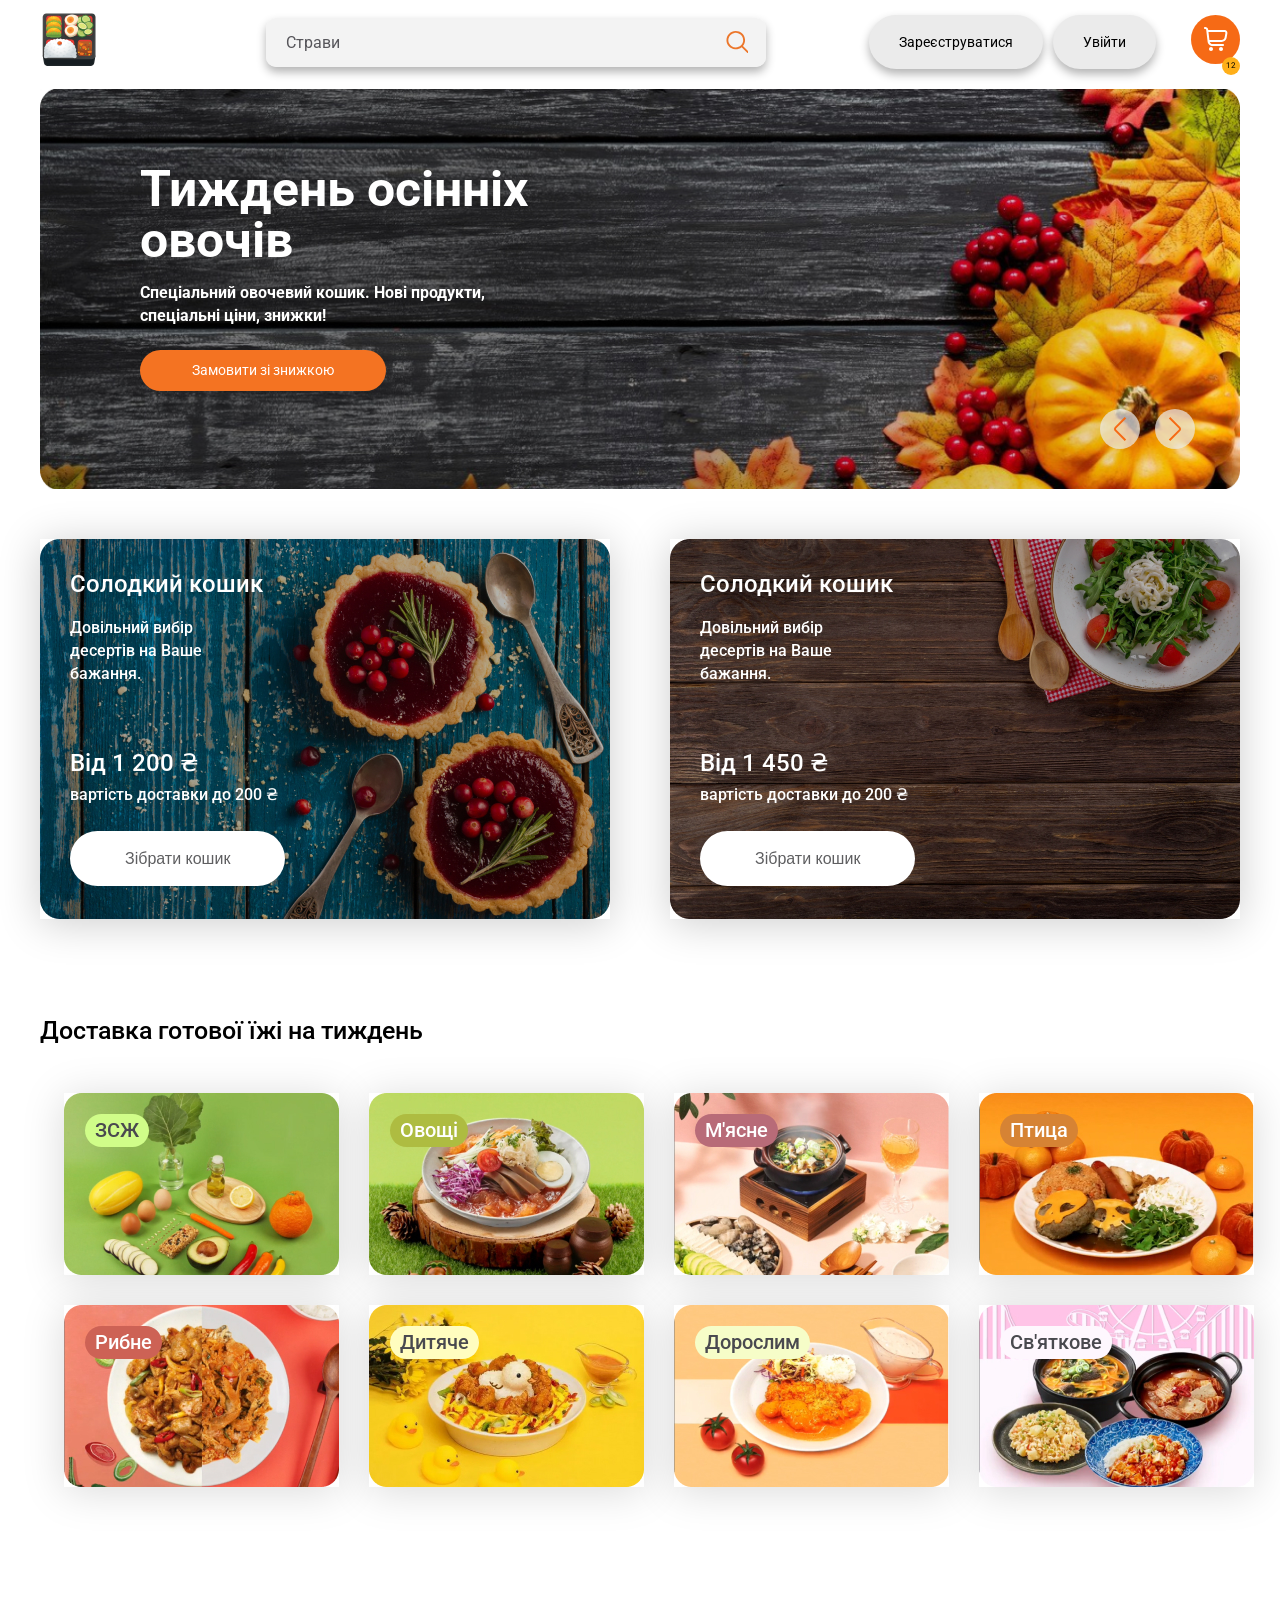
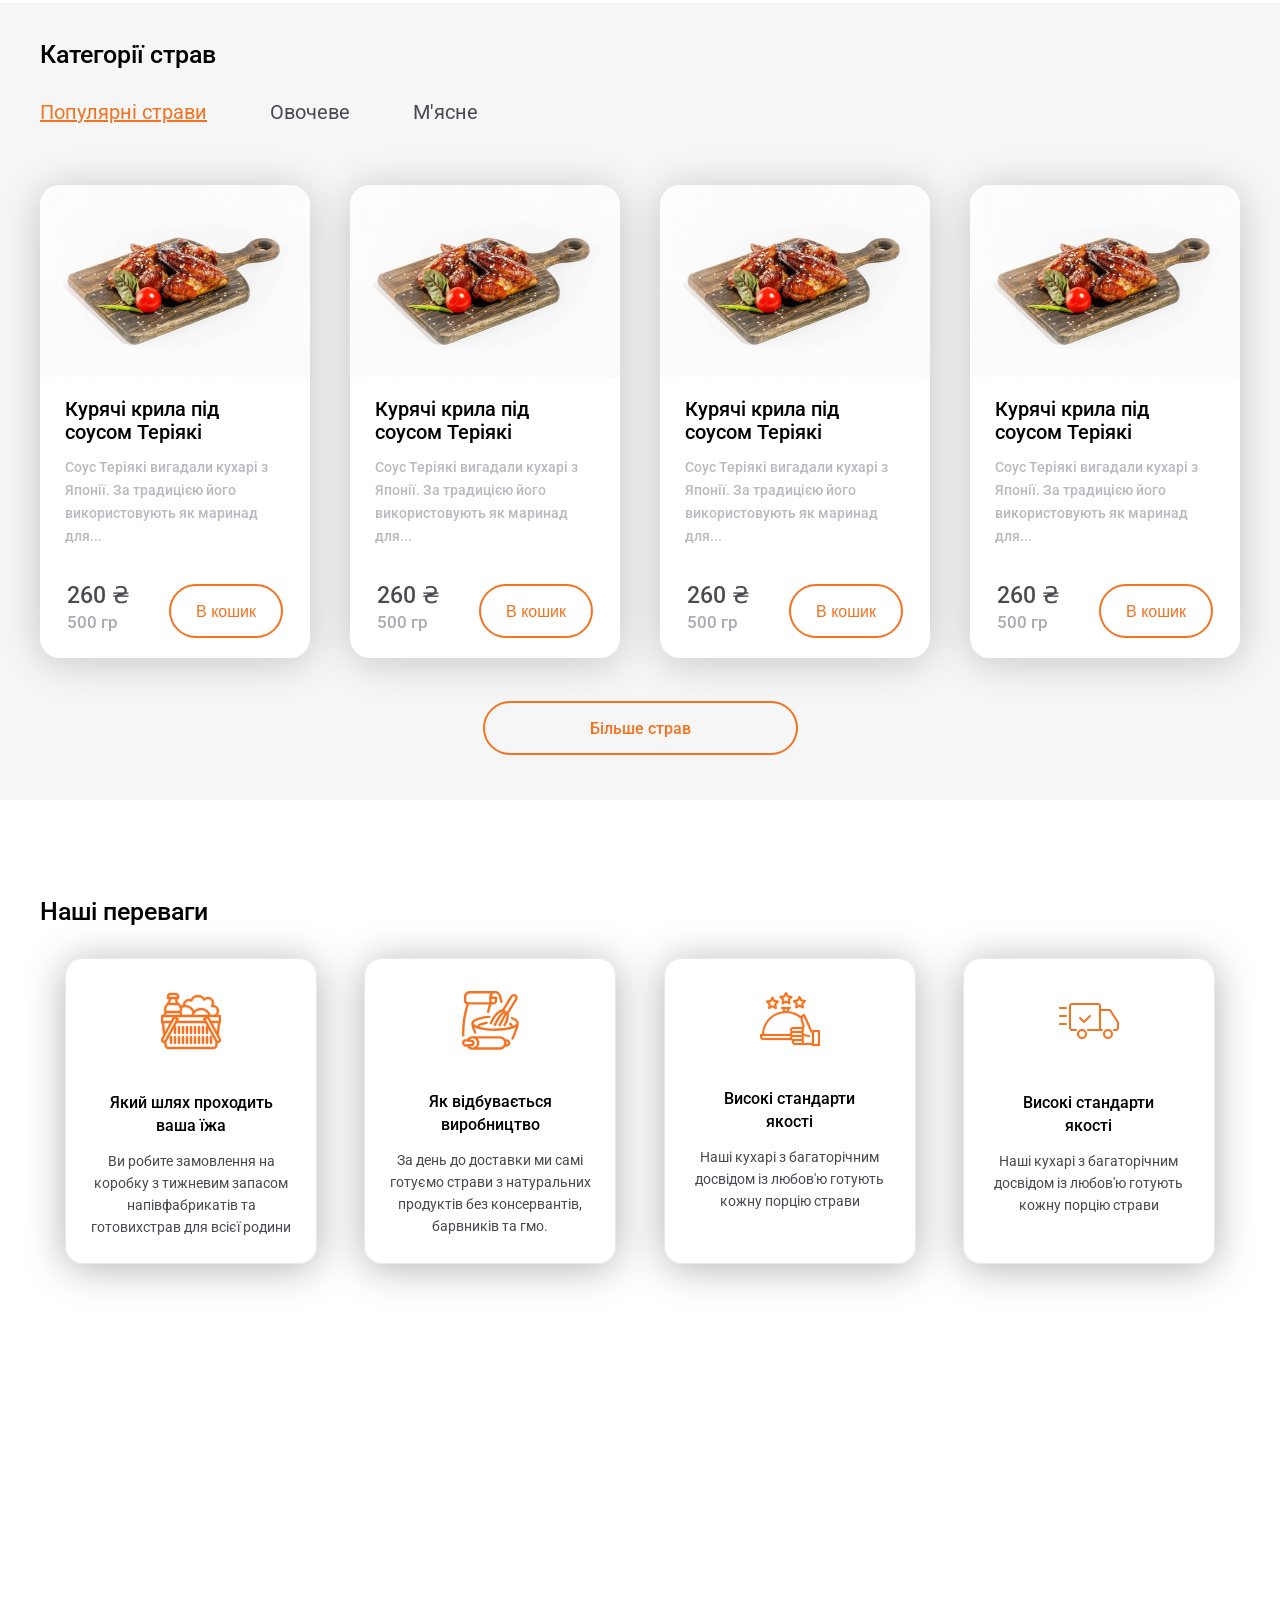
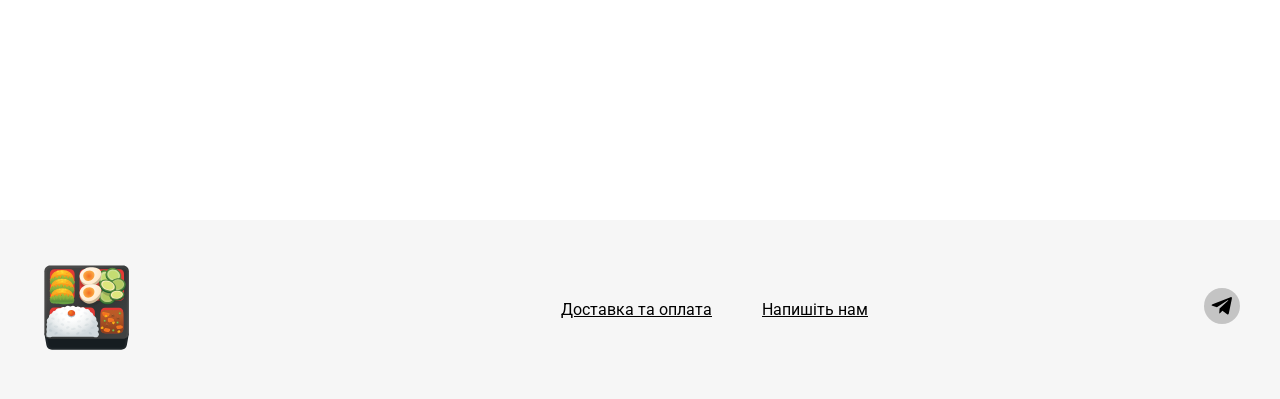
==== commit a2a6b559: "Update index.html" ====
--- a/index.html
+++ b/index.html
@@ -28,7 +28,7 @@
 			</div>
 			<div class="header__nav">
 				<a class="header__link header__link-register">Зареєструватися</a>
-				<a class="header__link header__link-login">Увійти</a>
+				<a class="header__link header__link-login" href="http://localhost:8080">Увійти</a>
 				<div class="header__btn-inner">
 					<button class="header__btn"></button>
 					<div class="header__btn-count">
@@ -693,4 +693,4 @@
 <script src="js/main.js"></script>
 </body>
 
-</html>+</html>
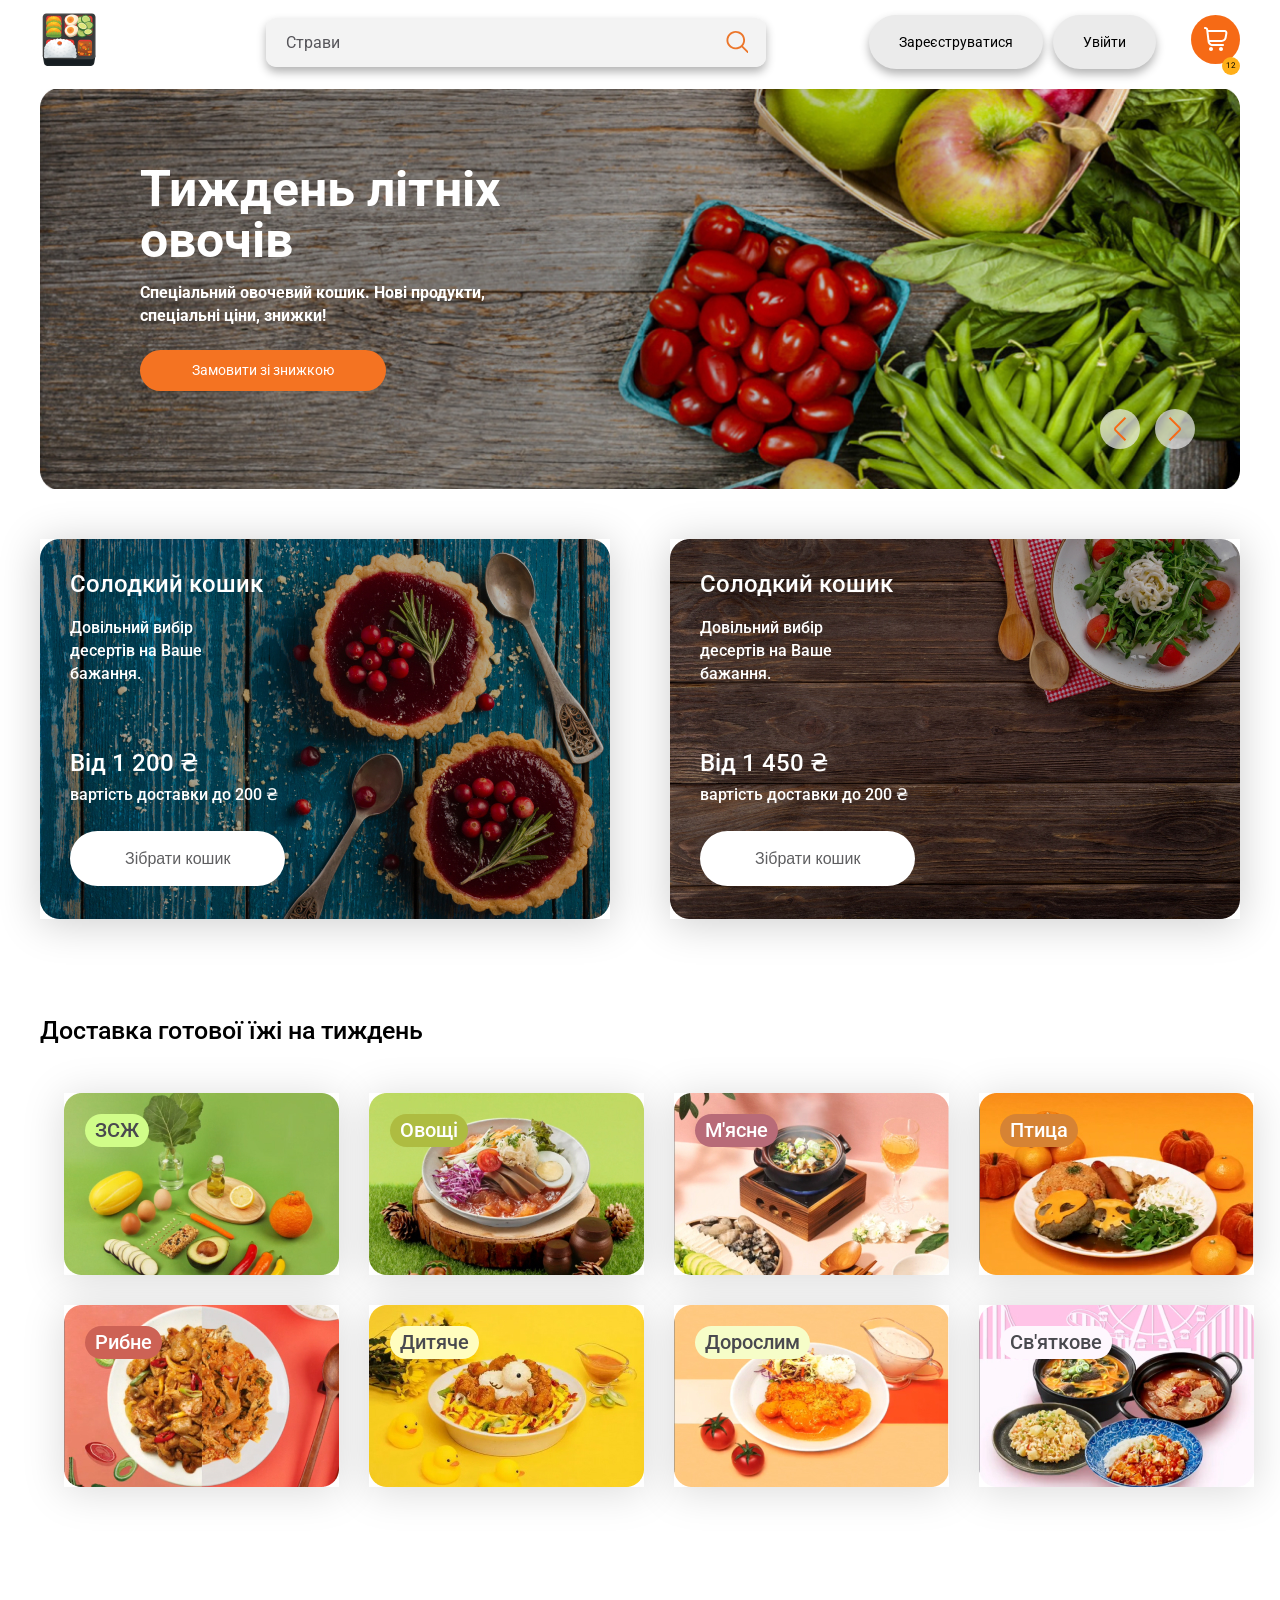
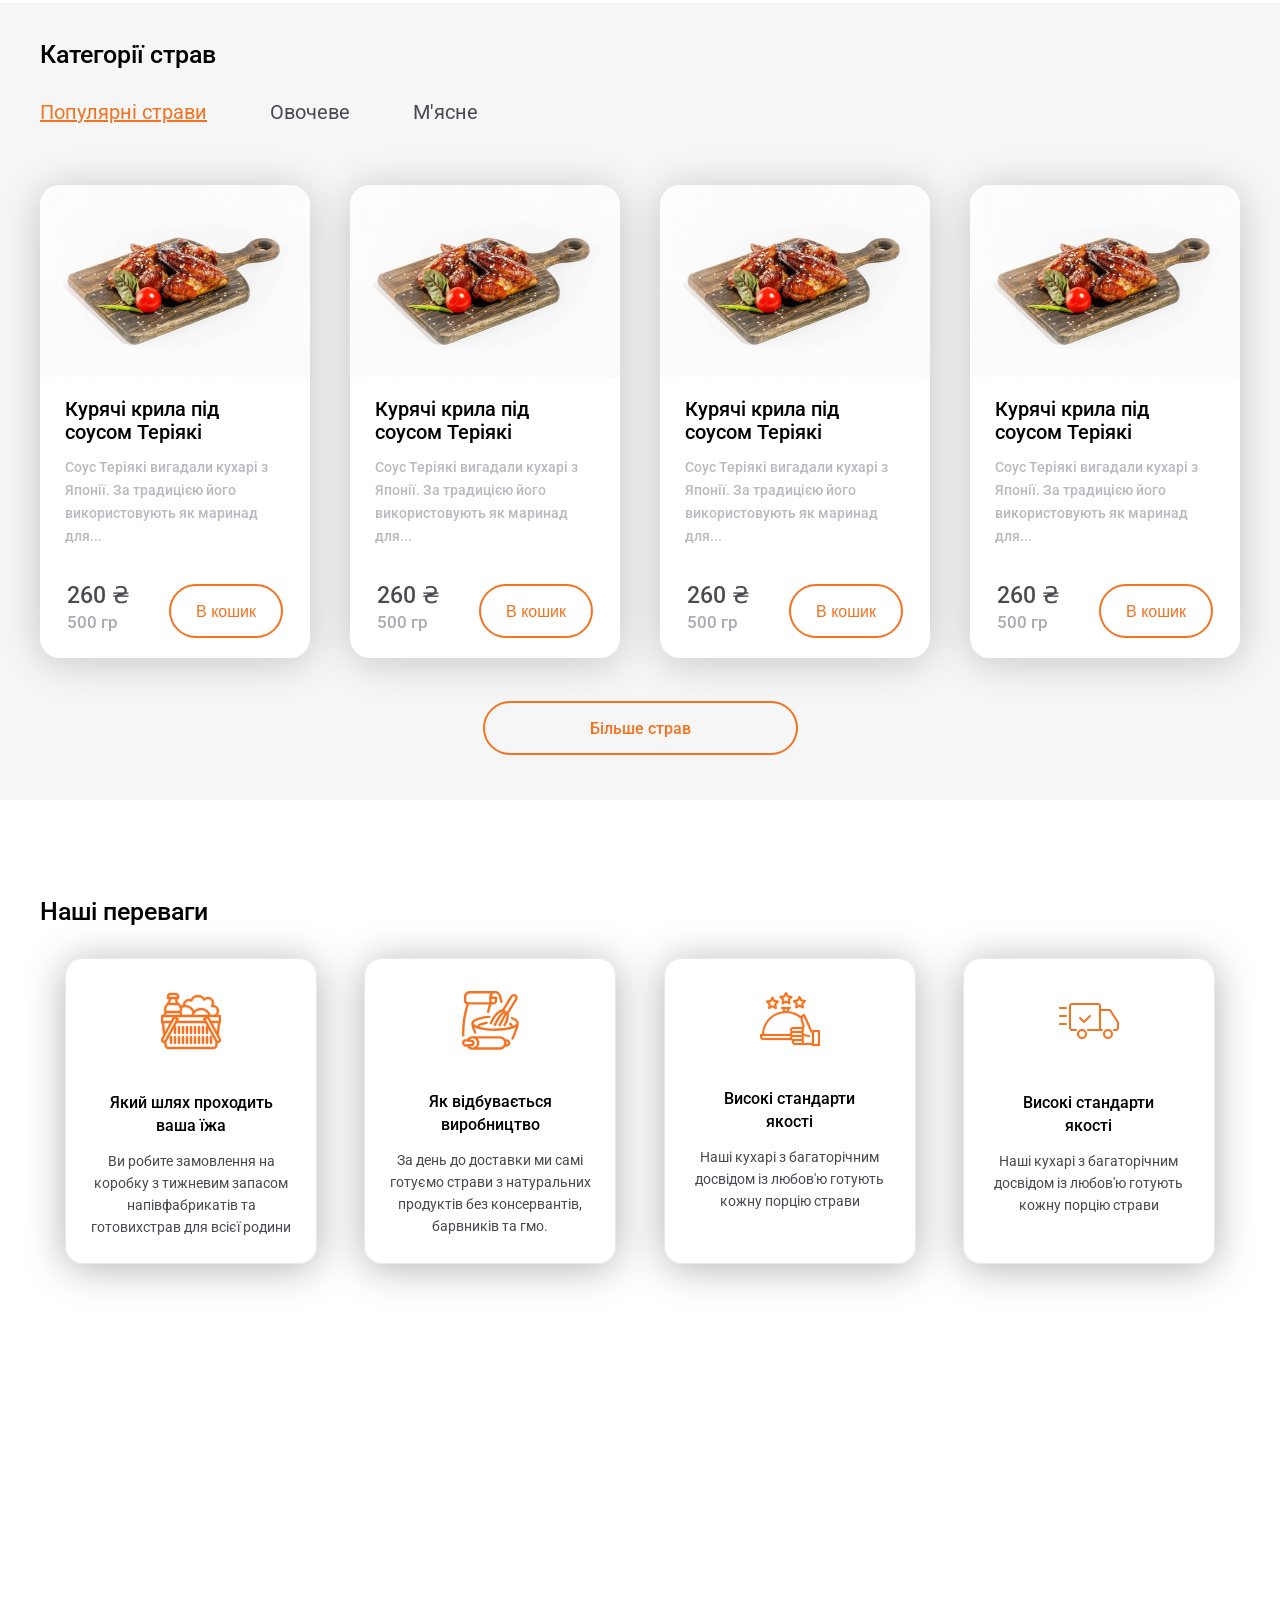
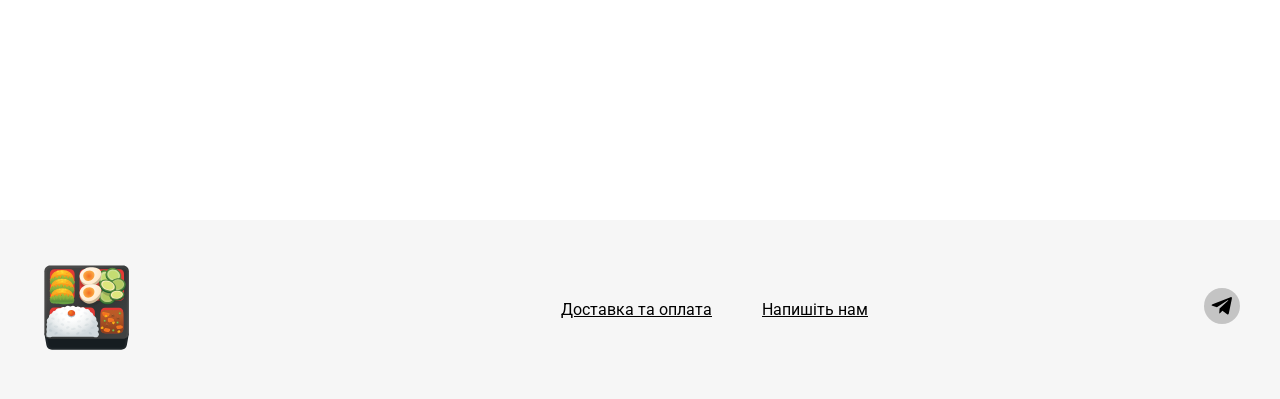
==== commit f23464e2: "Update link" ====
--- a/index.html
+++ b/index.html
@@ -28,7 +28,7 @@
 			</div>
 			<div class="header__nav">
 				<a class="header__link header__link-register">Зареєструватися</a>
-				<a class="header__link header__link-login" href="http://localhost:8080">Увійти</a>
+				<a class="header__link" href="http://localhost:8080/">Увійти</a>
 				<div class="header__btn-inner">
 					<button class="header__btn"></button>
 					<div class="header__btn-count">
@@ -693,4 +693,4 @@
 <script src="js/main.js"></script>
 </body>
 
-</html>
+</html>
